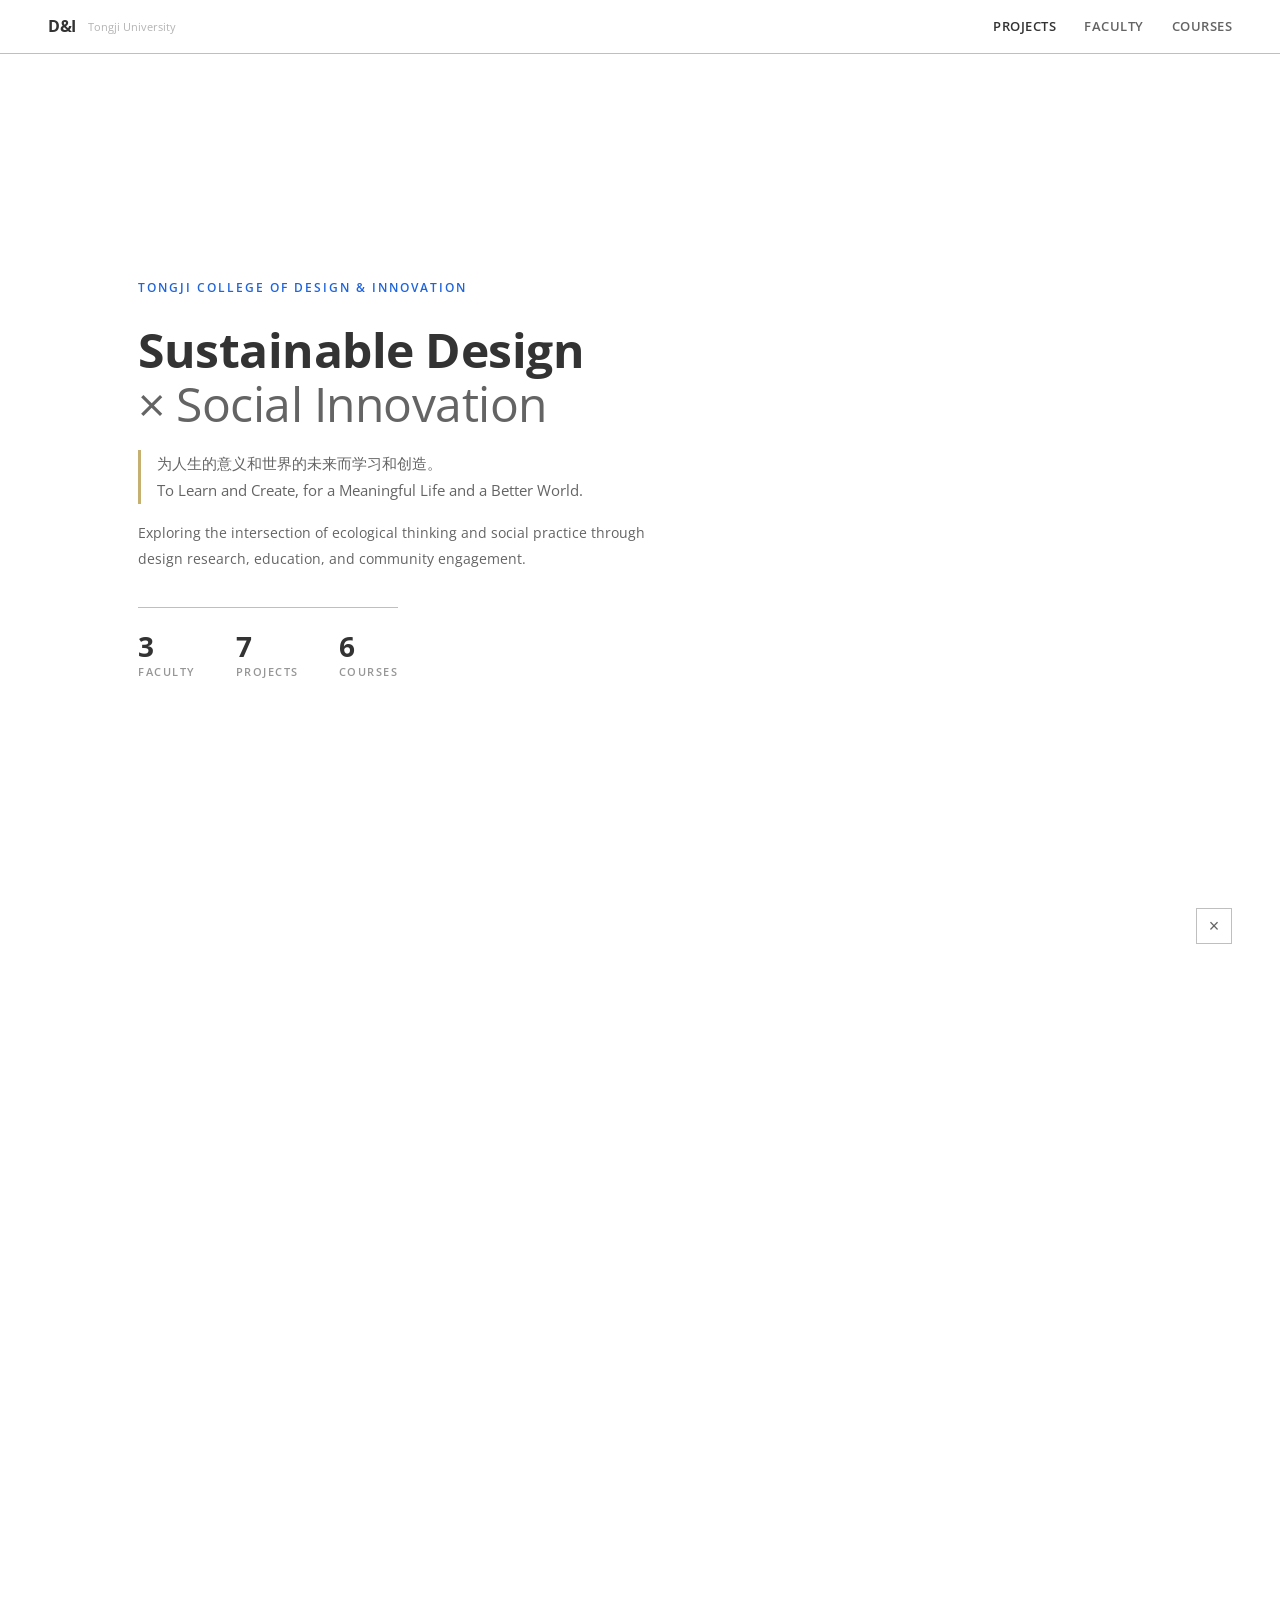
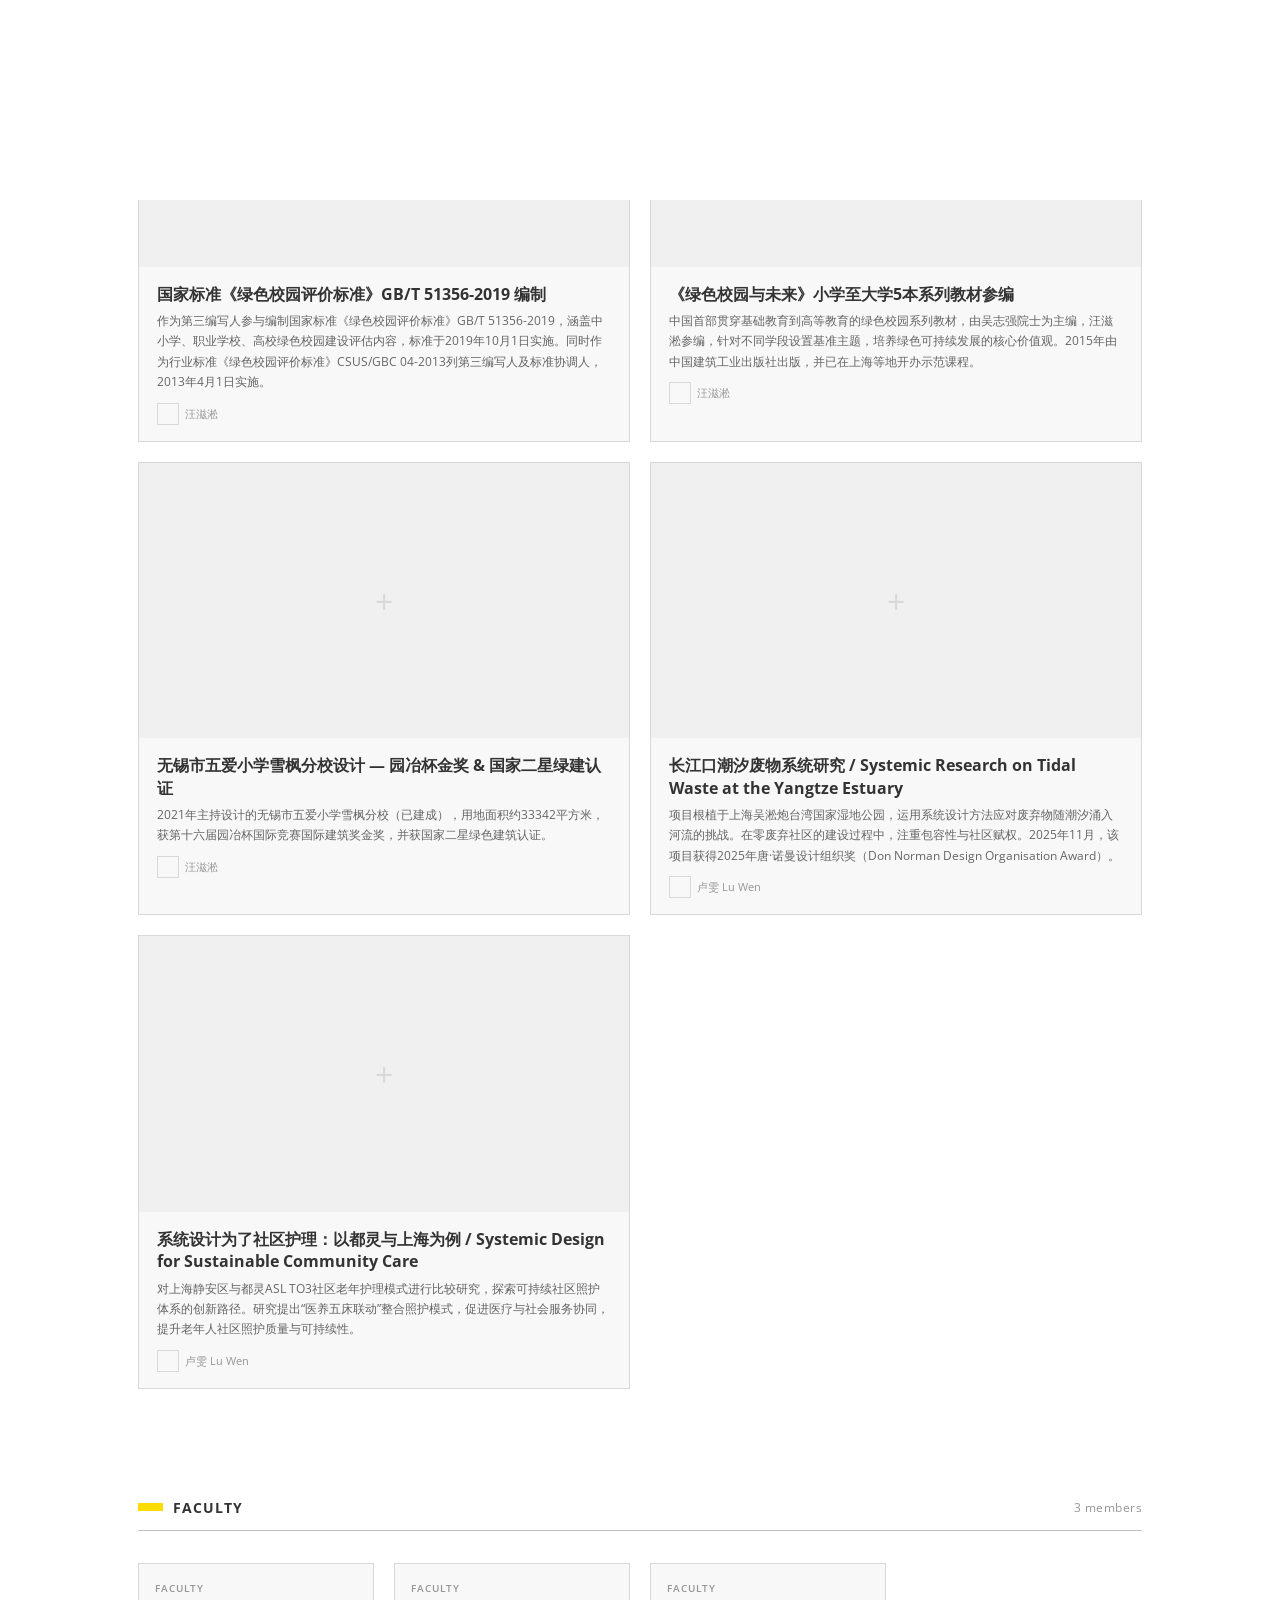
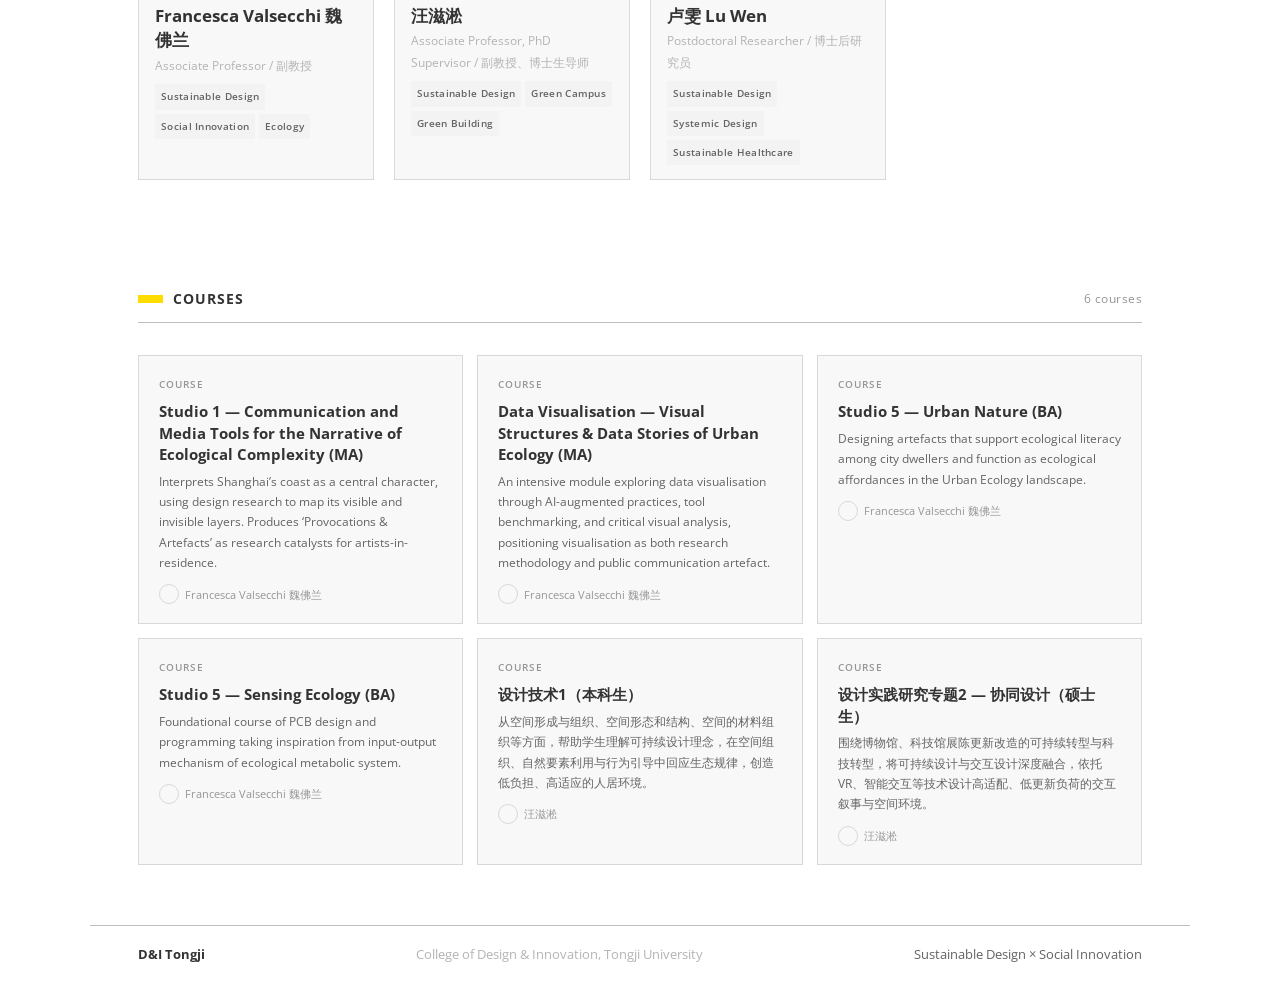
==== di-sustainable-site/index.html @ 30971dc5 "Initial commit: D&I Sustainable Design & Social Innovation website - index.html: Public site (Projec" ====
<!DOCTYPE html>
<html lang="zh-CN">
<head>
<meta charset="UTF-8">
<meta name="viewport" content="width=device-width, initial-scale=1.0">
<title>D&I | Sustainable Design × Social Innovation</title>
<link href="https://fonts.googleapis.com/css2?family=Open+Sans:wght@300;400;600;700&display=swap" rel="stylesheet">
<style>
*,*::before,*::after{box-sizing:border-box;margin:0;padding:0}
:root{
  /* Core colors */
  --color-bg:#FFFFFF;
  --color-text:#505050;
  --color-text-heading:#3E3E3E;
  --color-text-sub:#646464;
  --color-text-muted:#969696;
  --color-text-weak:#B4B4B4;
  --color-title-deep:#333333;
  --color-link:#505050;
  --color-link-hover:#C60000;
  --color-selected:#1A68D7;
  --color-external:#1E64DC;
  --color-external-hover:#41ADFF;

  /* Functional */
  --color-border:#BFBFBF;
  --color-border-sub:#D8D8D8;
  --color-input-border:#CACACA;
  --color-input-bg:#FBFBFB;
  --color-bg-subtle:#F8F8F8;
  --color-bg-muted:#F3F3F3;
  --color-bg-alt:#F0F0F0;
  --color-bg-hover:#EEEEEE;
  --color-bg-card:#F0F0F0;

  /* Accent colors (D&I 6-section system) */
  --accent-red:#EB212E;
  --accent-gold:#C6B071;
  --accent-yellow:#FFDC00;
  --accent-orange:#F36921;
  --accent-green:#44DC99;
  --accent-blue:#1E5AF0;

  /* Typography */
  --font-sans:'Open Sans',Arial,"Hiragino Sans GB","STHeiti","Microsoft YaHei",SimSun,sans-serif;
  --font-size-base:13px;
  --line-height-base:165%;
  --transition:0.2s ease;
}

html{font-size:16px;scroll-behavior:smooth}
body{
  font-family:var(--font-sans);
  background:var(--color-bg);
  color:var(--color-text);
  line-height:var(--line-height-base);
  font-size:var(--font-size-base);
}
a{color:var(--color-link);text-decoration:none;transition:var(--transition)}
a:hover{color:var(--color-link-hover)}

/* --- Nav (sticky, semi-transparent) --- */
.nav{
  position:fixed;top:0;left:0;right:0;z-index:100;
  display:flex;align-items:center;justify-content:space-between;
  padding:0 48px;height:54px;
  background:rgba(255,255,255,0.9);
  border-bottom:1px solid var(--color-border);
  backdrop-filter:blur(6px);
}
.nav-logo{display:flex;align-items:center;gap:12px}
.nav-logo .logo-text{font-size:16px;font-weight:700;color:var(--color-title-deep);letter-spacing:-0.5px}
.nav-logo .logo-sub{font-size:11px;color:var(--color-text-weak);font-weight:400}
.nav-links{display:flex;gap:28px}
.nav-links a{
  font-size:13px;font-weight:600;
  color:var(--color-text-sub);
  text-transform:uppercase;letter-spacing:0.5px;
}
.nav-links a:hover{color:var(--color-link-hover)}
.nav-links a.active{color:var(--color-title-deep)}

/* --- Hero --- */
.hero{
  min-height:100vh;
  display:flex;flex-direction:column;justify-content:center;align-items:flex-start;
  padding:120px 48px 60px;
  max-width:1100px;margin:0 auto;
  position:relative;
}
.hero-tag{
  font-size:12px;font-weight:600;text-transform:uppercase;
  letter-spacing:2px;color:var(--color-external);
  margin-bottom:24px;display:flex;align-items:center;gap:12px;
}
.hero h1{
  font-size:clamp(28px,5vw,48px);font-weight:700;
  line-height:1.12;letter-spacing:-0.5px;
  color:var(--color-title-deep);max-width:800px;
}
.hero h1 .line2{color:var(--color-text-sub);font-weight:400}
.hero-manifesto{
  font-size:15px;color:var(--color-text-sub);
  max-width:560px;margin-top:20px;line-height:1.8;
  border-left:3px solid var(--accent-gold);
  padding-left:16px;
}
.hero-sub{
  font-size:14px;color:var(--color-text-sub);
  max-width:520px;margin-top:16px;line-height:1.8;
}
.hero-metrics{
  display:flex;gap:40px;margin-top:36px;
  padding-top:28px;border-top:1px solid var(--color-border);
}
.hero-metric .num{font-size:28px;font-weight:700;color:var(--color-title-deep);letter-spacing:-0.5px}
.hero-metric .label{font-size:11px;font-weight:600;text-transform:uppercase;letter-spacing:1.5px;color:var(--color-text-muted);margin-top:4px}

/* --- Section --- */
.section{padding:48px 48px 60px;max-width:1100px;margin:0 auto}
.section-header{
  display:flex;align-items:flex-end;justify-content:space-between;
  margin-bottom:32px;padding-bottom:12px;
  border-bottom:1px solid var(--color-border);
}
.section-header h2{
  font-size:14px;font-weight:bold;
  color:var(--color-title-deep);
  text-transform:uppercase;letter-spacing:1px;
  display:flex;align-items:center;gap:10px;
}
.section-header h2 .color-dot{
  display:inline-block;width:25px;height:8px;
  background:var(--accent-yellow);
}
.section-header .count{font-size:12px;color:var(--color-text-muted);letter-spacing:0.5px}

/* --- Faculty Grid --- */
.faculty-grid{display:grid;grid-template-columns:repeat(auto-fill,minmax(220px,1fr));gap:20px}
.faculty-card{
  cursor:pointer;
  border:1px solid var(--color-border-sub);
  overflow:hidden;transition:var(--transition);
  background:var(--color-bg-subtle);
}
.faculty-card:hover{
  border-color:var(--color-border);
  box-shadow:0 1px 6px rgba(0,0,0,0.05);
}
/* Top color stripe — hidden by default, reveal on hover */
.faculty-card::before{
  content:'';display:block;height:0;width:100%;
  transition:height 0.25s ease;
}
.faculty-card:nth-child(6n+1)::before{background:var(--accent-red)}
.faculty-card:nth-child(6n+2)::before{background:var(--accent-gold)}
.faculty-card:nth-child(6n+3)::before{background:var(--accent-yellow)}
.faculty-card:nth-child(6n+4)::before{background:var(--accent-orange)}
.faculty-card:nth-child(6n+5)::before{background:var(--accent-green)}
.faculty-card:nth-child(6n+6)::before{background:var(--accent-blue)}
.faculty-card:hover::before{height:4px}

/* Card text area */
.faculty-card .card-text{padding:14px 16px;min-height:130px;transition:var(--transition)}
.faculty-card .card-label{
  font-size:10px;font-weight:600;text-transform:uppercase;
  letter-spacing:1px;color:var(--color-text-muted);margin-bottom:4px;
}
.faculty-card .card-title{
  font-size:17px;font-weight:bold;color:var(--color-title-deep);
  line-height:1.45;transition:var(--transition);
}
.faculty-card:hover .card-title{color:var(--color-link-hover)}
.faculty-card .card-subtitle{font-size:12px;color:var(--color-text-weak);margin-top:2px}
.faculty-card .tags{display:flex;gap:4px;margin-top:8px;flex-wrap:wrap}
.faculty-card .tag{
  font-size:10px;font-weight:600;padding:2px 6px;
  background:var(--color-bg-muted);color:var(--color-text-sub);
  letter-spacing:0.3px;
}

/* Card image (hidden by default, reveal on hover — D&I style) */
.faculty-card .card-img{
  height:0;overflow:hidden;transition:height 0.25s ease;
  background:var(--color-bg-card);
}
.faculty-card:hover .card-img{height:160px}
.faculty-card:hover .card-text{min-height:80px;padding:10px 16px 10px}
.faculty-card .card-img img{width:100%;height:100%;object-fit:cover}
.faculty-card .card-img .placeholder{
  width:100%;height:100%;display:flex;align-items:center;justify-content:center;
  font-size:36px;font-weight:700;color:var(--color-border-sub);background:var(--color-bg-card);
}

/* --- Projects Section --- */
.projects-grid{display:grid;grid-template-columns:repeat(auto-fill,minmax(340px,1fr));gap:20px}
.project-card{
  cursor:pointer;
  border:1px solid var(--color-border-sub);
  overflow:hidden;transition:var(--transition);
  background:var(--color-bg-subtle);
}
.project-card:hover{
  border-color:var(--color-border);
  box-shadow:0 2px 12px rgba(0,0,0,0.06);
}
/* Color stripe: hidden by default, shown on hover */
.project-card::before{
  content:'';display:block;height:0;width:100%;
  transition:height 0.25s ease;
}
.project-card:nth-child(6n+1)::before{background:var(--accent-red)}
.project-card:nth-child(6n+2)::before{background:var(--accent-gold)}
.project-card:nth-child(6n+3)::before{background:var(--accent-yellow)}
.project-card:nth-child(6n+4)::before{background:var(--accent-orange)}
.project-card:nth-child(6n+5)::before{background:var(--accent-green)}
.project-card:nth-child(6n+6)::before{background:var(--accent-blue)}
.project-card:hover::before{height:4px}

.project-card .project-img{
  width:100%;aspect-ratio:16/9;overflow:hidden;
  background:var(--color-bg-card);
}
.project-card .project-img img{width:100%;height:100%;object-fit:cover;transition:var(--transition)}
.project-card:hover .project-img img{transform:scale(1.03)}
.project-card .project-img .placeholder{
  width:100%;height:100%;display:flex;align-items:center;justify-content:center;
  font-size:32px;color:var(--color-border-sub);
}
.project-card .project-text{padding:16px 18px}
.project-card .project-text h3{
  font-size:16px;font-weight:bold;color:var(--color-title-deep);
  line-height:1.4;margin-bottom:6px;transition:var(--transition);
}
.project-card:hover .project-text h3{color:var(--color-link-hover)}
.project-card .project-text p{font-size:12px;color:var(--color-text-sub);line-height:1.7}
.project-card .project-text .project-faculty{
  display:flex;align-items:center;gap:6px;margin-top:10px;
  font-size:11px;color:var(--color-text-muted);
}
.project-card .project-text .project-faculty .mini-avatar{
  width:22px;height:22px;overflow:hidden;
  border:1px solid var(--color-border-sub);flex-shrink:0;
}
.project-card .project-text .project-faculty .mini-avatar img{width:100%;height:100%;object-fit:cover}

/* --- Courses Section --- */
.courses-grid{display:grid;grid-template-columns:repeat(auto-fill,minmax(280px,1fr));gap:14px}
.course-card-home{
  padding:18px 20px;
  border:1px solid var(--color-border-sub);
  transition:var(--transition);
  background:var(--color-bg-subtle);
  cursor:default;
}
/* Color stripe: hidden by default, shown on hover */
.course-card-home{position:relative;overflow:hidden}
.course-card-home::before{
  content:'';position:absolute;top:0;left:0;
  width:100%;height:0;
  transition:height 0.25s ease;
}
.course-card-home:nth-child(6n+1)::before{background:var(--accent-red)}
.course-card-home:nth-child(6n+2)::before{background:var(--accent-gold)}
.course-card-home:nth-child(6n+3)::before{background:var(--accent-yellow)}
.course-card-home:nth-child(6n+4)::before{background:var(--accent-orange)}
.course-card-home:nth-child(6n+5)::before{background:var(--accent-green)}
.course-card-home:nth-child(6n+6)::before{background:var(--accent-blue)}
.course-card-home:hover::before{height:4px}

.course-card-home:hover{border-color:var(--color-border);box-shadow:0 1px 6px rgba(0,0,0,0.05)}
.course-card-home .course-label{
  font-size:10px;font-weight:600;text-transform:uppercase;
  letter-spacing:1px;color:var(--color-text-muted);margin-bottom:6px;
}
.course-card-home h3{font-size:15px;font-weight:bold;color:var(--color-title-deep);margin-bottom:6px;transition:var(--transition)}
.course-card-home:hover h3{color:var(--color-link-hover)}
.course-card-home p{font-size:12px;color:var(--color-text-sub);line-height:1.7}
.course-card-home .course-instructor{
  display:flex;align-items:center;gap:6px;margin-top:10px;
  font-size:11px;color:var(--color-text-muted);
}
.course-card-home .course-instructor .mini-avatar{
  width:20px;height:20px;overflow:hidden;
  border:1px solid var(--color-border-sub);flex-shrink:0;border-radius:50%;
}
.course-card-home .course-instructor .mini-avatar img{width:100%;height:100%;object-fit:cover}

/* --- Empty State --- */
.empty-state{text-align:center;padding:80px 32px;color:var(--color-text-muted)}
.empty-state .icon{font-size:40px;margin-bottom:16px;opacity:0.2}
.empty-state h3{font-size:16px;font-weight:bold;color:var(--color-title-deep);margin-bottom:8px}
.empty-state p{font-size:13px;max-width:380px;margin:0 auto 20px;line-height:1.7;color:var(--color-text-sub)}
.empty-state a{font-size:12px;font-weight:600;color:var(--color-external)}

/* --- Detail Overlay --- */
.detail-overlay{
  position:fixed;inset:0;z-index:200;background:var(--color-bg);
  overflow-y:auto;transform:translateY(100%);
  transition:transform 0.35s cubic-bezier(0.4,0,0.2,1);
}
.detail-overlay.active{transform:translateY(0)}
.detail-close{
  position:fixed;top:8px;right:48px;z-index:201;
  width:36px;height:36px;
  display:flex;align-items:center;justify-content:center;
  border:1px solid var(--color-border);background:var(--color-bg);
  cursor:pointer;font-size:18px;color:var(--color-text-sub);
  transition:var(--transition);
}
.detail-close:hover{background:var(--color-link-hover);color:#fff;border-color:var(--color-link-hover)}
.detail-content{max-width:900px;margin:0 auto;padding:100px 48px 60px}

/* Detail top */
.detail-top{
  display:grid;grid-template-columns:240px 1fr;gap:32px;
  margin-bottom:48px;padding-bottom:32px;
  border-bottom:1px solid var(--color-border);
}
.detail-photo{aspect-ratio:3/4;overflow:hidden;background:var(--color-bg-card)}
.detail-photo img{width:100%;height:100%;object-fit:cover}
.detail-photo .placeholder{
  width:100%;height:100%;display:flex;align-items:center;justify-content:center;
  font-size:36px;font-weight:700;color:var(--color-border-sub);background:var(--color-bg-card);
}
.detail-meta h1{
  font-size:27px;font-weight:bold;
  color:var(--color-text-heading);letter-spacing:-0.3px;margin-bottom:4px;
}
.detail-meta .title{font-size:14px;color:var(--color-text-muted);margin-bottom:16px}
.detail-meta .bio{font-size:14px;line-height:1.8;color:var(--color-text-sub);max-width:65ch}
.detail-tags{display:flex;gap:6px;margin-top:16px;flex-wrap:wrap}
.detail-tags .tag{
  font-size:11px;font-weight:600;padding:3px 8px;
  background:var(--accent-yellow);color:var(--color-title-deep);
  letter-spacing:0.3px;
}

/* Detail sections */
.detail-section{margin-bottom:40px}
.detail-section h2{
  font-size:13px;font-weight:bold;text-transform:uppercase;
  letter-spacing:1.5px;color:var(--color-text-sub);
  margin-bottom:16px;padding-bottom:10px;
  border-bottom:1px solid var(--color-border-sub);
}
.achievement-card{padding:16px 0;border-bottom:1px solid var(--color-border-sub)}
.achievement-card:last-child{border-bottom:none}
.achievement-card h3{font-size:17px;font-weight:bold;color:var(--color-text-heading);margin-bottom:6px}
.achievement-card p{font-size:13px;color:var(--color-text-sub);line-height:1.8;max-width:65ch}
.course-card{
  padding:12px 16px;
  border:1px solid var(--color-border-sub);
  margin-bottom:8px;transition:var(--transition);
  background:var(--color-bg-subtle);
}
.course-card:hover{border-color:var(--color-border)}
.course-card h3{font-size:14px;font-weight:bold;color:var(--color-text-heading);margin-bottom:4px}
.course-card p{font-size:12px;color:var(--color-text-muted)}

/* Gallery */
.gallery-grid{display:grid;grid-template-columns:repeat(auto-fill,minmax(200px,1fr));gap:10px}
.gallery-item{
  aspect-ratio:4/3;overflow:hidden;background:var(--color-bg-card);
  position:relative;cursor:pointer;
}
.gallery-item img{width:100%;height:100%;object-fit:cover;transition:var(--transition)}
.gallery-item:hover img{transform:scale(1.04)}
.gallery-item .caption{
  position:absolute;bottom:0;left:0;right:0;
  padding:8px 12px;background:rgba(0,0,0,0.5);
  color:#fff;font-size:11px;font-weight:600;letter-spacing:0.3px;
}

/* --- Footer --- */
.footer{
  padding:18px 48px;
  border-top:1px solid var(--color-border);
  max-width:1100px;margin:0 auto;
  display:flex;justify-content:space-between;align-items:center;
  font-size:13px;color:var(--color-text-weak);
}
.footer a{color:var(--color-text-sub)}
.footer a:hover{color:var(--color-link-hover)}
.footer .brand{font-weight:700;color:var(--color-title-deep)}

/* --- Responsive --- */
@media(max-width:768px){
  .nav{padding:0 20px}
  .hero{padding:100px 20px 40px}
  .hero-manifesto{padding-left:12px}
  .hero-metrics{flex-wrap:wrap;gap:24px}
  .section{padding:32px 20px}
  .faculty-grid{grid-template-columns:repeat(auto-fill,minmax(160px,1fr));gap:12px}
  .projects-grid{grid-template-columns:1fr}
  .courses-grid{grid-template-columns:1fr}
  .detail-content{padding:80px 20px 40px}
  .detail-top{grid-template-columns:1fr;gap:20px}
  .detail-photo{max-width:200px}
  .detail-close{right:20px}
  .footer{padding:20px;flex-direction:column;gap:8px;text-align:center}
  .nav-links{gap:16px}
}
</style>
</head>
<body>

<nav class="nav">
  <div class="nav-logo">
    <div class="logo-text">D&I</div>
    <div class="logo-sub">Tongji University</div>
  </div>
  <div class="nav-links">
    <a href="#projects" onclick="closeDetail()" class="active">Projects</a>
    <a href="#faculty" onclick="closeDetail()">Faculty</a>
    <a href="#courses" onclick="closeDetail()">Courses</a>
  </div>
</nav>

<div class="hero">
  <div class="hero-tag">Tongji College of Design & Innovation</div>
  <h1>Sustainable Design<br><span class="line2">× Social Innovation</span></h1>
  <div class="hero-manifesto">
    为人生的意义和世界的未来而学习和创造。<br>
    To Learn and Create, for a Meaningful Life and a Better World.
  </div>
  <p class="hero-sub">Exploring the intersection of ecological thinking and social practice through design research, education, and community engagement.</p>
  <div class="hero-metrics" id="metrics">
    <div class="hero-metric"><div class="num" id="m-faculty">0</div><div class="label">Faculty</div></div>
    <div class="hero-metric"><div class="num" id="m-projects">0</div><div class="label">Projects</div></div>
    <div class="hero-metric"><div class="num" id="m-courses">0</div><div class="label">Courses</div></div>
  </div>
</div>

<!-- Projects Section -->
<div class="section" id="projects">
  <div class="section-header">
    <h2><span class="color-dot"></span> Projects</h2>
    <span class="count" id="projects-count"></span>
  </div>
  <div class="projects-grid" id="projects-grid"></div>
</div>

<!-- Faculty Section -->
<div class="section" id="faculty">
  <div class="section-header">
    <h2><span class="color-dot"></span> Faculty</h2>
    <span class="count" id="faculty-count"></span>
  </div>
  <div class="faculty-grid" id="faculty-grid"></div>
</div>

<!-- Courses Section -->
<div class="section" id="courses">
  <div class="section-header">
    <h2><span class="color-dot"></span> Courses</h2>
    <span class="count" id="courses-count"></span>
  </div>
  <div class="courses-grid" id="courses-grid"></div>
</div>

<div class="detail-overlay" id="detail-overlay">
  <button class="detail-close" onclick="closeDetail()">&times;</button>
  <div class="detail-content" id="detail-content"></div>
</div>

<div class="footer">
  <span class="brand">D&I Tongji</span>
  <span>College of Design & Innovation, Tongji University</span>
  <a href="#">Sustainable Design &times; Social Innovation</a>
</div>

<script src="data.js"></script>
<script>
function getData(){
  if(window.__SITE_DATA__)return window.__SITE_DATA__;
  try{return JSON.parse(localStorage.getItem('di_faculty'))||[]}
  catch(e){return[]}
}
function getInitials(name){return name?name.charAt(0):'?'}
function esc(s){return(s||'').replace(/&/g,'&amp;').replace(/</g,'&lt;').replace(/>/g,'&gt;')}
function renderHome(){
  const data=getData();
  let totalProjects=0,totalCourses=0;
  data.forEach(f=>{totalProjects+=(f.achievements||[]).length;totalCourses+=(f.courses||[]).length});
  document.getElementById('m-faculty').textContent=data.length;
  document.getElementById('m-projects').textContent=totalProjects;
  document.getElementById('m-courses').textContent=totalCourses;

  // --- Projects ---
  document.getElementById('projects-count').textContent=totalProjects+' projects';
  const projectsGrid=document.getElementById('projects-grid');
  if(!totalProjects){
    projectsGrid.innerHTML='<div class="empty-state"><div class="icon">+</div><h3>No projects yet</h3><p>Projects will appear here once faculty members add their work in admin.</p><a href="admin.html">Go to Admin &rarr;</a></div>';
  } else {
    let projectCards=[];
    data.forEach(f=>{
      (f.achievements||[]).forEach(a=>{
        const galleryImgs=(f.gallery||[]).filter(g=>g.src);
        const coverImg=galleryImgs[0]?galleryImgs[0].src:'';
        projectCards.push({name:a.name,description:a.description,facultyName:f.name,facultyPhoto:f.photo,facultyId:f.id,coverImg});
      });
    });
    projectsGrid.innerHTML=projectCards.map(p=>`
      <div class="project-card" onclick="openDetail('${p.facultyId}')">
        <div class="project-img">
          ${p.coverImg?`<img src="${p.coverImg}" alt="${esc(p.name)}" loading="lazy">`:`<div class="placeholder">+</div>`}
        </div>
        <div class="project-text">
          <h3>${esc(p.name)||'Untitled Project'}</h3>
          <p>${esc(p.description)||''}</p>
          <div class="project-faculty">
            <div class="mini-avatar">${p.facultyPhoto?`<img src="${p.facultyPhoto}">`:''}</div>
            <span>${esc(p.facultyName)}</span>
          </div>
        </div>
      </div>
    `).join('');
  }

  // --- Faculty ---
  document.getElementById('faculty-count').textContent=data.length+' members';
  const facultyGrid=document.getElementById('faculty-grid');
  if(!data.length){
    facultyGrid.innerHTML='<div class="empty-state"><div class="icon">+</div><h3>No faculty yet</h3><p>Visit the admin panel to add faculty profiles and build the network.</p><a href="admin.html">Go to Admin &rarr;</a></div>';
  } else {
    facultyGrid.innerHTML=data.map(f=>`
      <div class="faculty-card" onclick="openDetail('${f.id}')">
        <div class="card-text">
          <div class="card-label">Faculty</div>
          <div class="card-title">${esc(f.name)||'Untitled'}</div>
          <div class="card-subtitle">${esc(f.title)||''}</div>
          <div class="tags">${(f.tags||[]).slice(0,3).map(t=>`<span class="tag">${esc(t)}</span>`).join('')}</div>
        </div>
        <div class="card-img">
          ${f.photo?`<img src="${f.photo}" alt="${esc(f.name)}">`:`<div class="placeholder">${getInitials(f.name)}</div>`}
        </div>
      </div>
    `).join('');
  }

  // --- Courses ---
  document.getElementById('courses-count').textContent=totalCourses+' courses';
  const coursesGrid=document.getElementById('courses-grid');
  if(!totalCourses){
    coursesGrid.innerHTML='<div class="empty-state"><div class="icon">+</div><h3>No courses yet</h3><p>Courses will appear here once faculty members add them in admin.</p><a href="admin.html">Go to Admin &rarr;</a></div>';
  } else {
    let courseCards=[];
    data.forEach(f=>{
      (f.courses||[]).forEach(c=>{
        courseCards.push({name:c.name,description:c.description,facultyName:f.name,facultyPhoto:f.photo,facultyId:f.id});
      });
    });
    coursesGrid.innerHTML=courseCards.map(c=>`
      <div class="course-card-home" onclick="openDetail('${c.facultyId}')">
        <div class="course-label">Course</div>
        <h3>${esc(c.name)||'Untitled Course'}</h3>
        <p>${esc(c.description)||''}</p>
        <div class="course-instructor">
          <div class="mini-avatar">${c.facultyPhoto?`<img src="${c.facultyPhoto}">`:''}</div>
          <span>${esc(c.facultyName)}</span>
        </div>
      </div>
    `).join('');
  }
}
function openDetail(id){
  const data=getData();const f=data.find(x=>x.id===id);if(!f)return;
  const c=document.getElementById('detail-content');
  c.innerHTML=`
    <div class="detail-top">
      <div class="detail-photo">
        ${f.photo?`<img src="${f.photo}" alt="${esc(f.name)}">`:`<div class="placeholder">${getInitials(f.name)}</div>`}
      </div>
      <div class="detail-meta">
        <h1>${esc(f.name)||'Untitled'}</h1>
        <div class="title">${esc(f.title)||''}</div>
        <div class="tags">${(f.tags||[]).map(t=>`<span class="tag">${esc(t)}</span>`).join('')}</div>
        <div class="bio" style="margin-top:20px">${f.bio||'<span style="color:var(--color-text-muted)">No bio yet.</span>'}</div>
      </div>
    </div>
    ${(f.achievements||[]).length?`
    <div class="detail-section">
      <h2>Selected Work</h2>
      ${(f.achievements||[]).map(a=>`<div class="achievement-card"><h3>${esc(a.name)||''}</h3><p>${esc(a.description)||''}</p></div>`).join('')}
    </div>`:''}
    ${(f.courses||[]).length?`
    <div class="detail-section">
      <h2>Courses</h2>
      ${(f.courses||[]).map(c=>`<div class="course-card"><h3>${esc(c.name)||''}</h3><p>${esc(c.description)||''}</p></div>`).join('')}
    </div>`:''}
    ${(f.gallery||[]).length?`
    <div class="detail-section">
      <h2>Gallery</h2>
      <div class="gallery-grid">
        ${(f.gallery||[]).map(g=>`<div class="gallery-item"><img src="${g.src}" alt="${esc(g.caption)||''}" loading="lazy">${g.caption?`<div class="caption">${esc(g.caption)}</div>`:''}</div>`).join('')}
      </div>
    </div>`:''}
  `;
  document.getElementById('detail-overlay').classList.add('active');
  document.body.style.overflow='hidden';
}
function closeDetail(){document.getElementById('detail-overlay').classList.remove('active');document.body.style.overflow=''}
document.addEventListener('keydown',e=>{if(e.key==='Escape')closeDetail()});
renderHome();
</script>
</body>
</html>
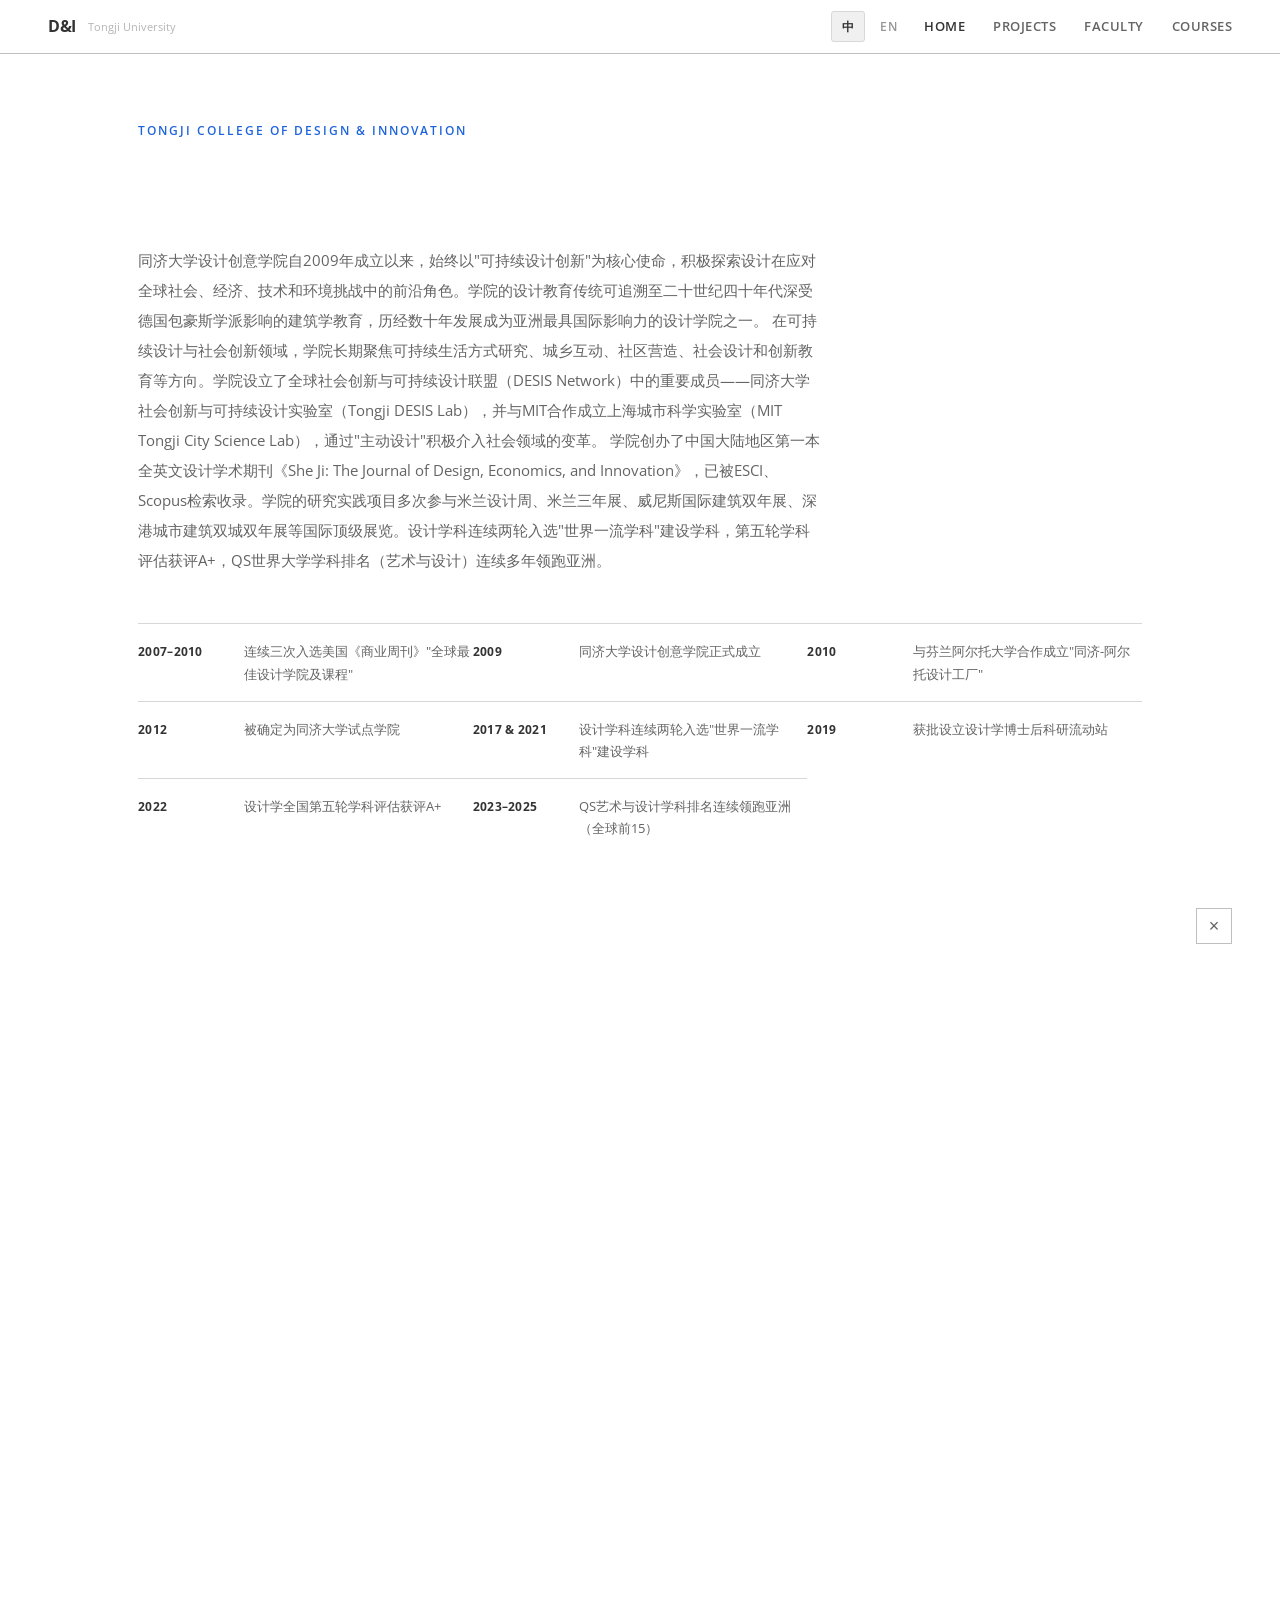
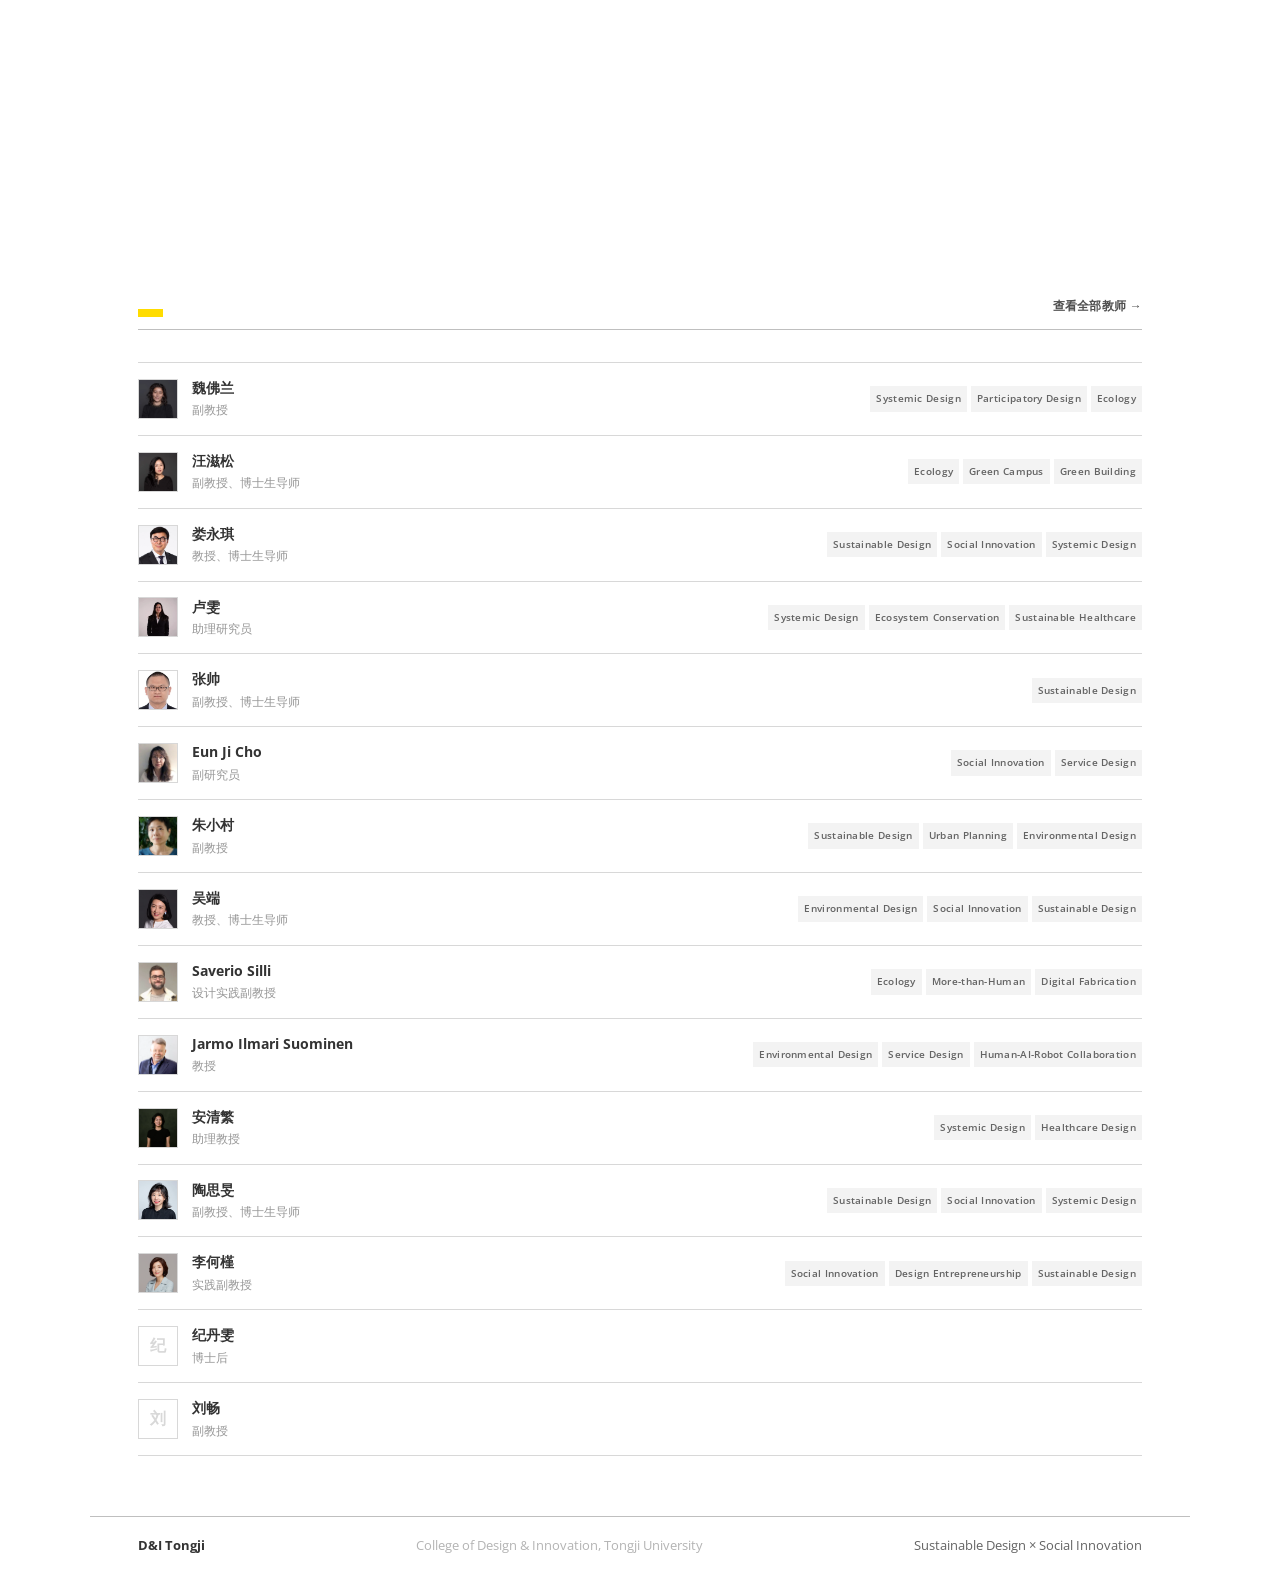
==== commit f6a94156: "Multi-page site with full Word document data, curated featured projects, and bilingual detail pages " ====
--- a/di-sustainable-site/index.html
+++ b/di-sustainable-site/index.html
@@ -5,458 +5,71 @@
 <meta name="viewport" content="width=device-width, initial-scale=1.0">
 <title>D&I | Sustainable Design × Social Innovation</title>
 <link href="https://fonts.googleapis.com/css2?family=Open+Sans:wght@300;400;600;700&display=swap" rel="stylesheet">
-<style>
-*,*::before,*::after{box-sizing:border-box;margin:0;padding:0}
-:root{
-  /* Core colors */
-  --color-bg:#FFFFFF;
-  --color-text:#505050;
-  --color-text-heading:#3E3E3E;
-  --color-text-sub:#646464;
-  --color-text-muted:#969696;
-  --color-text-weak:#B4B4B4;
-  --color-title-deep:#333333;
-  --color-link:#505050;
-  --color-link-hover:#C60000;
-  --color-selected:#1A68D7;
-  --color-external:#1E64DC;
-  --color-external-hover:#41ADFF;
-
-  /* Functional */
-  --color-border:#BFBFBF;
-  --color-border-sub:#D8D8D8;
-  --color-input-border:#CACACA;
-  --color-input-bg:#FBFBFB;
-  --color-bg-subtle:#F8F8F8;
-  --color-bg-muted:#F3F3F3;
-  --color-bg-alt:#F0F0F0;
-  --color-bg-hover:#EEEEEE;
-  --color-bg-card:#F0F0F0;
-
-  /* Accent colors (D&I 6-section system) */
-  --accent-red:#EB212E;
-  --accent-gold:#C6B071;
-  --accent-yellow:#FFDC00;
-  --accent-orange:#F36921;
-  --accent-green:#44DC99;
-  --accent-blue:#1E5AF0;
-
-  /* Typography */
-  --font-sans:'Open Sans',Arial,"Hiragino Sans GB","STHeiti","Microsoft YaHei",SimSun,sans-serif;
-  --font-size-base:13px;
-  --line-height-base:165%;
-  --transition:0.2s ease;
-}
-
-html{font-size:16px;scroll-behavior:smooth}
-body{
-  font-family:var(--font-sans);
-  background:var(--color-bg);
-  color:var(--color-text);
-  line-height:var(--line-height-base);
-  font-size:var(--font-size-base);
-}
-a{color:var(--color-link);text-decoration:none;transition:var(--transition)}
-a:hover{color:var(--color-link-hover)}
-
-/* --- Nav (sticky, semi-transparent) --- */
-.nav{
-  position:fixed;top:0;left:0;right:0;z-index:100;
-  display:flex;align-items:center;justify-content:space-between;
-  padding:0 48px;height:54px;
-  background:rgba(255,255,255,0.9);
-  border-bottom:1px solid var(--color-border);
-  backdrop-filter:blur(6px);
-}
-.nav-logo{display:flex;align-items:center;gap:12px}
-.nav-logo .logo-text{font-size:16px;font-weight:700;color:var(--color-title-deep);letter-spacing:-0.5px}
-.nav-logo .logo-sub{font-size:11px;color:var(--color-text-weak);font-weight:400}
-.nav-links{display:flex;gap:28px}
-.nav-links a{
-  font-size:13px;font-weight:600;
-  color:var(--color-text-sub);
-  text-transform:uppercase;letter-spacing:0.5px;
-}
-.nav-links a:hover{color:var(--color-link-hover)}
-.nav-links a.active{color:var(--color-title-deep)}
-
-/* --- Hero --- */
-.hero{
-  min-height:100vh;
-  display:flex;flex-direction:column;justify-content:center;align-items:flex-start;
-  padding:120px 48px 60px;
-  max-width:1100px;margin:0 auto;
-  position:relative;
-}
-.hero-tag{
-  font-size:12px;font-weight:600;text-transform:uppercase;
-  letter-spacing:2px;color:var(--color-external);
-  margin-bottom:24px;display:flex;align-items:center;gap:12px;
-}
-.hero h1{
-  font-size:clamp(28px,5vw,48px);font-weight:700;
-  line-height:1.12;letter-spacing:-0.5px;
-  color:var(--color-title-deep);max-width:800px;
-}
-.hero h1 .line2{color:var(--color-text-sub);font-weight:400}
-.hero-manifesto{
-  font-size:15px;color:var(--color-text-sub);
-  max-width:560px;margin-top:20px;line-height:1.8;
-  border-left:3px solid var(--accent-gold);
-  padding-left:16px;
-}
-.hero-sub{
-  font-size:14px;color:var(--color-text-sub);
-  max-width:520px;margin-top:16px;line-height:1.8;
-}
-.hero-metrics{
-  display:flex;gap:40px;margin-top:36px;
-  padding-top:28px;border-top:1px solid var(--color-border);
-}
-.hero-metric .num{font-size:28px;font-weight:700;color:var(--color-title-deep);letter-spacing:-0.5px}
-.hero-metric .label{font-size:11px;font-weight:600;text-transform:uppercase;letter-spacing:1.5px;color:var(--color-text-muted);margin-top:4px}
-
-/* --- Section --- */
-.section{padding:48px 48px 60px;max-width:1100px;margin:0 auto}
-.section-header{
-  display:flex;align-items:flex-end;justify-content:space-between;
-  margin-bottom:32px;padding-bottom:12px;
-  border-bottom:1px solid var(--color-border);
-}
-.section-header h2{
-  font-size:14px;font-weight:bold;
-  color:var(--color-title-deep);
-  text-transform:uppercase;letter-spacing:1px;
-  display:flex;align-items:center;gap:10px;
-}
-.section-header h2 .color-dot{
-  display:inline-block;width:25px;height:8px;
-  background:var(--accent-yellow);
-}
-.section-header .count{font-size:12px;color:var(--color-text-muted);letter-spacing:0.5px}
-
-/* --- Faculty Grid --- */
-.faculty-grid{display:grid;grid-template-columns:repeat(auto-fill,minmax(220px,1fr));gap:20px}
-.faculty-card{
-  cursor:pointer;
-  border:1px solid var(--color-border-sub);
-  overflow:hidden;transition:var(--transition);
-  background:var(--color-bg-subtle);
-}
-.faculty-card:hover{
-  border-color:var(--color-border);
-  box-shadow:0 1px 6px rgba(0,0,0,0.05);
-}
-/* Top color stripe — hidden by default, reveal on hover */
-.faculty-card::before{
-  content:'';display:block;height:0;width:100%;
-  transition:height 0.25s ease;
-}
-.faculty-card:nth-child(6n+1)::before{background:var(--accent-red)}
-.faculty-card:nth-child(6n+2)::before{background:var(--accent-gold)}
-.faculty-card:nth-child(6n+3)::before{background:var(--accent-yellow)}
-.faculty-card:nth-child(6n+4)::before{background:var(--accent-orange)}
-.faculty-card:nth-child(6n+5)::before{background:var(--accent-green)}
-.faculty-card:nth-child(6n+6)::before{background:var(--accent-blue)}
-.faculty-card:hover::before{height:4px}
-
-/* Card text area */
-.faculty-card .card-text{padding:14px 16px;min-height:130px;transition:var(--transition)}
-.faculty-card .card-label{
-  font-size:10px;font-weight:600;text-transform:uppercase;
-  letter-spacing:1px;color:var(--color-text-muted);margin-bottom:4px;
-}
-.faculty-card .card-title{
-  font-size:17px;font-weight:bold;color:var(--color-title-deep);
-  line-height:1.45;transition:var(--transition);
-}
-.faculty-card:hover .card-title{color:var(--color-link-hover)}
-.faculty-card .card-subtitle{font-size:12px;color:var(--color-text-weak);margin-top:2px}
-.faculty-card .tags{display:flex;gap:4px;margin-top:8px;flex-wrap:wrap}
-.faculty-card .tag{
-  font-size:10px;font-weight:600;padding:2px 6px;
-  background:var(--color-bg-muted);color:var(--color-text-sub);
-  letter-spacing:0.3px;
-}
-
-/* Card image (hidden by default, reveal on hover — D&I style) */
-.faculty-card .card-img{
-  height:0;overflow:hidden;transition:height 0.25s ease;
-  background:var(--color-bg-card);
-}
-.faculty-card:hover .card-img{height:160px}
-.faculty-card:hover .card-text{min-height:80px;padding:10px 16px 10px}
-.faculty-card .card-img img{width:100%;height:100%;object-fit:cover}
-.faculty-card .card-img .placeholder{
-  width:100%;height:100%;display:flex;align-items:center;justify-content:center;
-  font-size:36px;font-weight:700;color:var(--color-border-sub);background:var(--color-bg-card);
-}
-
-/* --- Projects Section --- */
-.projects-grid{display:grid;grid-template-columns:repeat(auto-fill,minmax(340px,1fr));gap:20px}
-.project-card{
-  cursor:pointer;
-  border:1px solid var(--color-border-sub);
-  overflow:hidden;transition:var(--transition);
-  background:var(--color-bg-subtle);
-}
-.project-card:hover{
-  border-color:var(--color-border);
-  box-shadow:0 2px 12px rgba(0,0,0,0.06);
-}
-/* Color stripe: hidden by default, shown on hover */
-.project-card::before{
-  content:'';display:block;height:0;width:100%;
-  transition:height 0.25s ease;
-}
-.project-card:nth-child(6n+1)::before{background:var(--accent-red)}
-.project-card:nth-child(6n+2)::before{background:var(--accent-gold)}
-.project-card:nth-child(6n+3)::before{background:var(--accent-yellow)}
-.project-card:nth-child(6n+4)::before{background:var(--accent-orange)}
-.project-card:nth-child(6n+5)::before{background:var(--accent-green)}
-.project-card:nth-child(6n+6)::before{background:var(--accent-blue)}
-.project-card:hover::before{height:4px}
-
-.project-card .project-img{
-  width:100%;aspect-ratio:16/9;overflow:hidden;
-  background:var(--color-bg-card);
-}
-.project-card .project-img img{width:100%;height:100%;object-fit:cover;transition:var(--transition)}
-.project-card:hover .project-img img{transform:scale(1.03)}
-.project-card .project-img .placeholder{
-  width:100%;height:100%;display:flex;align-items:center;justify-content:center;
-  font-size:32px;color:var(--color-border-sub);
-}
-.project-card .project-text{padding:16px 18px}
-.project-card .project-text h3{
-  font-size:16px;font-weight:bold;color:var(--color-title-deep);
-  line-height:1.4;margin-bottom:6px;transition:var(--transition);
-}
-.project-card:hover .project-text h3{color:var(--color-link-hover)}
-.project-card .project-text p{font-size:12px;color:var(--color-text-sub);line-height:1.7}
-.project-card .project-text .project-faculty{
-  display:flex;align-items:center;gap:6px;margin-top:10px;
-  font-size:11px;color:var(--color-text-muted);
-}
-.project-card .project-text .project-faculty .mini-avatar{
-  width:22px;height:22px;overflow:hidden;
-  border:1px solid var(--color-border-sub);flex-shrink:0;
-}
-.project-card .project-text .project-faculty .mini-avatar img{width:100%;height:100%;object-fit:cover}
-
-/* --- Courses Section --- */
-.courses-grid{display:grid;grid-template-columns:repeat(auto-fill,minmax(280px,1fr));gap:14px}
-.course-card-home{
-  padding:18px 20px;
-  border:1px solid var(--color-border-sub);
-  transition:var(--transition);
-  background:var(--color-bg-subtle);
-  cursor:default;
-}
-/* Color stripe: hidden by default, shown on hover */
-.course-card-home{position:relative;overflow:hidden}
-.course-card-home::before{
-  content:'';position:absolute;top:0;left:0;
-  width:100%;height:0;
-  transition:height 0.25s ease;
-}
-.course-card-home:nth-child(6n+1)::before{background:var(--accent-red)}
-.course-card-home:nth-child(6n+2)::before{background:var(--accent-gold)}
-.course-card-home:nth-child(6n+3)::before{background:var(--accent-yellow)}
-.course-card-home:nth-child(6n+4)::before{background:var(--accent-orange)}
-.course-card-home:nth-child(6n+5)::before{background:var(--accent-green)}
-.course-card-home:nth-child(6n+6)::before{background:var(--accent-blue)}
-.course-card-home:hover::before{height:4px}
-
-.course-card-home:hover{border-color:var(--color-border);box-shadow:0 1px 6px rgba(0,0,0,0.05)}
-.course-card-home .course-label{
-  font-size:10px;font-weight:600;text-transform:uppercase;
-  letter-spacing:1px;color:var(--color-text-muted);margin-bottom:6px;
-}
-.course-card-home h3{font-size:15px;font-weight:bold;color:var(--color-title-deep);margin-bottom:6px;transition:var(--transition)}
-.course-card-home:hover h3{color:var(--color-link-hover)}
-.course-card-home p{font-size:12px;color:var(--color-text-sub);line-height:1.7}
-.course-card-home .course-instructor{
-  display:flex;align-items:center;gap:6px;margin-top:10px;
-  font-size:11px;color:var(--color-text-muted);
-}
-.course-card-home .course-instructor .mini-avatar{
-  width:20px;height:20px;overflow:hidden;
-  border:1px solid var(--color-border-sub);flex-shrink:0;border-radius:50%;
-}
-.course-card-home .course-instructor .mini-avatar img{width:100%;height:100%;object-fit:cover}
-
-/* --- Empty State --- */
-.empty-state{text-align:center;padding:80px 32px;color:var(--color-text-muted)}
-.empty-state .icon{font-size:40px;margin-bottom:16px;opacity:0.2}
-.empty-state h3{font-size:16px;font-weight:bold;color:var(--color-title-deep);margin-bottom:8px}
-.empty-state p{font-size:13px;max-width:380px;margin:0 auto 20px;line-height:1.7;color:var(--color-text-sub)}
-.empty-state a{font-size:12px;font-weight:600;color:var(--color-external)}
-
-/* --- Detail Overlay --- */
-.detail-overlay{
-  position:fixed;inset:0;z-index:200;background:var(--color-bg);
-  overflow-y:auto;transform:translateY(100%);
-  transition:transform 0.35s cubic-bezier(0.4,0,0.2,1);
-}
-.detail-overlay.active{transform:translateY(0)}
-.detail-close{
-  position:fixed;top:8px;right:48px;z-index:201;
-  width:36px;height:36px;
-  display:flex;align-items:center;justify-content:center;
-  border:1px solid var(--color-border);background:var(--color-bg);
-  cursor:pointer;font-size:18px;color:var(--color-text-sub);
-  transition:var(--transition);
-}
-.detail-close:hover{background:var(--color-link-hover);color:#fff;border-color:var(--color-link-hover)}
-.detail-content{max-width:900px;margin:0 auto;padding:100px 48px 60px}
-
-/* Detail top */
-.detail-top{
-  display:grid;grid-template-columns:240px 1fr;gap:32px;
-  margin-bottom:48px;padding-bottom:32px;
-  border-bottom:1px solid var(--color-border);
-}
-.detail-photo{aspect-ratio:3/4;overflow:hidden;background:var(--color-bg-card)}
-.detail-photo img{width:100%;height:100%;object-fit:cover}
-.detail-photo .placeholder{
-  width:100%;height:100%;display:flex;align-items:center;justify-content:center;
-  font-size:36px;font-weight:700;color:var(--color-border-sub);background:var(--color-bg-card);
-}
-.detail-meta h1{
-  font-size:27px;font-weight:bold;
-  color:var(--color-text-heading);letter-spacing:-0.3px;margin-bottom:4px;
-}
-.detail-meta .title{font-size:14px;color:var(--color-text-muted);margin-bottom:16px}
-.detail-meta .bio{font-size:14px;line-height:1.8;color:var(--color-text-sub);max-width:65ch}
-.detail-tags{display:flex;gap:6px;margin-top:16px;flex-wrap:wrap}
-.detail-tags .tag{
-  font-size:11px;font-weight:600;padding:3px 8px;
-  background:var(--accent-yellow);color:var(--color-title-deep);
-  letter-spacing:0.3px;
-}
-
-/* Detail sections */
-.detail-section{margin-bottom:40px}
-.detail-section h2{
-  font-size:13px;font-weight:bold;text-transform:uppercase;
-  letter-spacing:1.5px;color:var(--color-text-sub);
-  margin-bottom:16px;padding-bottom:10px;
-  border-bottom:1px solid var(--color-border-sub);
-}
-.achievement-card{padding:16px 0;border-bottom:1px solid var(--color-border-sub)}
-.achievement-card:last-child{border-bottom:none}
-.achievement-card h3{font-size:17px;font-weight:bold;color:var(--color-text-heading);margin-bottom:6px}
-.achievement-card p{font-size:13px;color:var(--color-text-sub);line-height:1.8;max-width:65ch}
-.course-card{
-  padding:12px 16px;
-  border:1px solid var(--color-border-sub);
-  margin-bottom:8px;transition:var(--transition);
-  background:var(--color-bg-subtle);
-}
-.course-card:hover{border-color:var(--color-border)}
-.course-card h3{font-size:14px;font-weight:bold;color:var(--color-text-heading);margin-bottom:4px}
-.course-card p{font-size:12px;color:var(--color-text-muted)}
-
-/* Gallery */
-.gallery-grid{display:grid;grid-template-columns:repeat(auto-fill,minmax(200px,1fr));gap:10px}
-.gallery-item{
-  aspect-ratio:4/3;overflow:hidden;background:var(--color-bg-card);
-  position:relative;cursor:pointer;
-}
-.gallery-item img{width:100%;height:100%;object-fit:cover;transition:var(--transition)}
-.gallery-item:hover img{transform:scale(1.04)}
-.gallery-item .caption{
-  position:absolute;bottom:0;left:0;right:0;
-  padding:8px 12px;background:rgba(0,0,0,0.5);
-  color:#fff;font-size:11px;font-weight:600;letter-spacing:0.3px;
-}
-
-/* --- Footer --- */
-.footer{
-  padding:18px 48px;
-  border-top:1px solid var(--color-border);
-  max-width:1100px;margin:0 auto;
-  display:flex;justify-content:space-between;align-items:center;
-  font-size:13px;color:var(--color-text-weak);
-}
-.footer a{color:var(--color-text-sub)}
-.footer a:hover{color:var(--color-link-hover)}
-.footer .brand{font-weight:700;color:var(--color-title-deep)}
-
-/* --- Responsive --- */
-@media(max-width:768px){
-  .nav{padding:0 20px}
-  .hero{padding:100px 20px 40px}
-  .hero-manifesto{padding-left:12px}
-  .hero-metrics{flex-wrap:wrap;gap:24px}
-  .section{padding:32px 20px}
-  .faculty-grid{grid-template-columns:repeat(auto-fill,minmax(160px,1fr));gap:12px}
-  .projects-grid{grid-template-columns:1fr}
-  .courses-grid{grid-template-columns:1fr}
-  .detail-content{padding:80px 20px 40px}
-  .detail-top{grid-template-columns:1fr;gap:20px}
-  .detail-photo{max-width:200px}
-  .detail-close{right:20px}
-  .footer{padding:20px;flex-direction:column;gap:8px;text-align:center}
-  .nav-links{gap:16px}
-}
-</style>
+<link rel="stylesheet" href="style.css">
 </head>
 <body>
 
 <nav class="nav">
-  <div class="nav-logo">
+  <a href="index.html" class="nav-logo">
     <div class="logo-text">D&I</div>
     <div class="logo-sub">Tongji University</div>
-  </div>
-  <div class="nav-links">
-    <a href="#projects" onclick="closeDetail()" class="active">Projects</a>
-    <a href="#faculty" onclick="closeDetail()">Faculty</a>
-    <a href="#courses" onclick="closeDetail()">Courses</a>
+  </a>
+  <div class="nav-right">
+    <div class="lang-toggle" id="lang-toggle">
+      <span class="lang-btn active" data-lang="zh" onclick="setLang('zh')">中</span>
+      <span class="lang-btn" data-lang="en" onclick="setLang('en')">EN</span>
+    </div>
+    <div class="nav-links">
+      <a href="index.html" data-page="home" class="active" data-t="nav_home">Home</a>
+      <a href="projects.html" data-page="projects" data-t="nav_projects">Projects</a>
+      <a href="faculty.html" data-page="faculty" data-t="nav_faculty">Faculty</a>
+      <a href="courses.html" data-page="courses" data-t="nav_courses">Courses</a>
+    </div>
   </div>
 </nav>
 
-<div class="hero">
+<!-- Hero: About -->
+<div class="hero hero-about">
   <div class="hero-tag">Tongji College of Design & Innovation</div>
-  <h1>Sustainable Design<br><span class="line2">× Social Innovation</span></h1>
+  <h1>
+    <span data-lang-zh="可持续设计<br><span class='line2'>× 社会创新</span>" data-lang-en="Sustainable Design<br><span class='line2'>× Social Innovation</span>"></span>
+  </h1>
   <div class="hero-manifesto">
-    为人生的意义和世界的未来而学习和创造。<br>
-    To Learn and Create, for a Meaningful Life and a Better World.
-  </div>
-  <p class="hero-sub">Exploring the intersection of ecological thinking and social practice through design research, education, and community engagement.</p>
-  <div class="hero-metrics" id="metrics">
-    <div class="hero-metric"><div class="num" id="m-faculty">0</div><div class="label">Faculty</div></div>
-    <div class="hero-metric"><div class="num" id="m-projects">0</div><div class="label">Projects</div></div>
-    <div class="hero-metric"><div class="num" id="m-courses">0</div><div class="label">Courses</div></div>
-  </div>
-</div>
-
-<!-- Projects Section -->
-<div class="section" id="projects">
+    <span data-lang-zh="为人生的意义和世界的未来而学习和创造。" data-lang-en="To Learn and Create, for a Meaningful Life and a Better World."></span>
+  </div>
+</div>
+
+<!-- About Section -->
+<div class="section section-about" id="about-section">
+  <div class="about-body" id="about-body"></div>
+  <div class="about-milestones" id="about-milestones"></div>
+</div>
+
+<!-- Project Gallery -->
+<div class="section section-gallery" id="gallery-section">
   <div class="section-header">
-    <h2><span class="color-dot"></span> Projects</h2>
-    <span class="count" id="projects-count"></span>
-  </div>
-  <div class="projects-grid" id="projects-grid"></div>
-</div>
-
-<!-- Faculty Section -->
-<div class="section" id="faculty">
+    <h2><span class="color-dot"></span> <span data-lang-zh="代表性成果" data-lang-en="Representative Works"></span></h2>
+    <a href="projects.html" class="expand-link" id="view-all-projects"></a>
+  </div>
+  <div class="home-gallery-grid" id="home-gallery-grid"></div>
+</div>
+
+<!-- Courses -->
+<div class="section" id="courses-section">
   <div class="section-header">
-    <h2><span class="color-dot"></span> Faculty</h2>
-    <span class="count" id="faculty-count"></span>
-  </div>
-  <div class="faculty-grid" id="faculty-grid"></div>
-</div>
-
-<!-- Courses Section -->
-<div class="section" id="courses">
+    <h2><span class="color-dot"></span> <span data-lang-zh="课程" data-lang-en="Courses"></span></h2>
+    <a href="courses.html" class="expand-link" id="view-all-courses"></a>
+  </div>
+  <div class="home-courses-list" id="home-courses-list"></div>
+</div>
+
+<!-- Faculty -->
+<div class="section" id="faculty-section">
   <div class="section-header">
-    <h2><span class="color-dot"></span> Courses</h2>
-    <span class="count" id="courses-count"></span>
-  </div>
-  <div class="courses-grid" id="courses-grid"></div>
+    <h2><span class="color-dot"></span> <span data-lang-zh="教师团队" data-lang-en="Faculty"></span></h2>
+    <a href="faculty.html" class="expand-link" id="view-all-faculty"></a>
+  </div>
+  <div class="home-faculty-list" id="home-faculty-list"></div>
 </div>
 
 <div class="detail-overlay" id="detail-overlay">
@@ -471,138 +84,140 @@
 </div>
 
 <script src="data.js"></script>
+<script src="main.js"></script>
 <script>
-function getData(){
-  if(window.__SITE_DATA__)return window.__SITE_DATA__;
-  try{return JSON.parse(localStorage.getItem('di_faculty'))||[]}
-  catch(e){return[]}
-}
-function getInitials(name){return name?name.charAt(0):'?'}
-function esc(s){return(s||'').replace(/&/g,'&amp;').replace(/</g,'&lt;').replace(/>/g,'&gt;')}
-function renderHome(){
-  const data=getData();
-  let totalProjects=0,totalCourses=0;
-  data.forEach(f=>{totalProjects+=(f.achievements||[]).length;totalCourses+=(f.courses||[]).length});
-  document.getElementById('m-faculty').textContent=data.length;
-  document.getElementById('m-projects').textContent=totalProjects;
-  document.getElementById('m-courses').textContent=totalCourses;
-
-  // --- Projects ---
-  document.getElementById('projects-count').textContent=totalProjects+' projects';
-  const projectsGrid=document.getElementById('projects-grid');
-  if(!totalProjects){
-    projectsGrid.innerHTML='<div class="empty-state"><div class="icon">+</div><h3>No projects yet</h3><p>Projects will appear here once faculty members add their work in admin.</p><a href="admin.html">Go to Admin &rarr;</a></div>';
-  } else {
-    let projectCards=[];
-    data.forEach(f=>{
-      (f.achievements||[]).forEach(a=>{
-        const galleryImgs=(f.gallery||[]).filter(g=>g.src);
-        const coverImg=galleryImgs[0]?galleryImgs[0].src:'';
-        projectCards.push({name:a.name,description:a.description,facultyName:f.name,facultyPhoto:f.photo,facultyId:f.id,coverImg});
-      });
-    });
-    projectsGrid.innerHTML=projectCards.map(p=>`
-      <div class="project-card" onclick="openDetail('${p.facultyId}')">
-        <div class="project-img">
-          ${p.coverImg?`<img src="${p.coverImg}" alt="${esc(p.name)}" loading="lazy">`:`<div class="placeholder">+</div>`}
-        </div>
-        <div class="project-text">
-          <h3>${esc(p.name)||'Untitled Project'}</h3>
-          <p>${esc(p.description)||''}</p>
-          <div class="project-faculty">
-            <div class="mini-avatar">${p.facultyPhoto?`<img src="${p.facultyPhoto}">`:''}</div>
-            <span>${esc(p.facultyName)}</span>
+/* ─── Index: About + Gallery + Courses (full-width rows) + Faculty (small avatars) ─── */
+
+function renderPage(){
+  const data = getData();
+  renderAbout(data);
+  renderGallery(data);
+  renderCourses(data);
+  renderFaculty(data);
+  document.getElementById('view-all-projects').textContent = T('view_all_projects');
+  document.getElementById('view-all-courses').textContent = T('view_all_courses');
+  document.getElementById('view-all-faculty').textContent = T('view_all_faculty');
+}
+
+/* --- About --- */
+function renderAbout(data){
+  const body = document.getElementById('about-body');
+  const ms = document.getElementById('about-milestones');
+
+  const aboutZh = '同济大学设计创意学院自2009年成立以来，始终以"可持续设计创新"为核心使命，积极探索设计在应对全球社会、经济、技术和环境挑战中的前沿角色。学院的设计教育传统可追溯至二十世纪四十年代深受德国包豪斯学派影响的建筑学教育，历经数十年发展成为亚洲最具国际影响力的设计学院之一。\n\n在可持续设计与社会创新领域，学院长期聚焦可持续生活方式研究、城乡互动、社区营造、社会设计和创新教育等方向。学院设立了全球社会创新与可持续设计联盟（DESIS Network）中的重要成员——同济大学社会创新与可持续设计实验室（Tongji DESIS Lab），并与MIT合作成立上海城市科学实验室（MIT Tongji City Science Lab），通过"主动设计"积极介入社会领域的变革。\n\n学院创办了中国大陆地区第一本全英文设计学术期刊《She Ji: The Journal of Design, Economics, and Innovation》，已被ESCI、Scopus检索收录。学院的研究实践项目多次参与米兰设计周、米兰三年展、威尼斯国际建筑双年展、深港城市建筑双城双年展等国际顶级展览。设计学科连续两轮入选"世界一流学科"建设学科，第五轮学科评估获评A+，QS世界大学学科排名（艺术与设计）连续多年领跑亚洲。';
+  const aboutEn = 'Since its establishment in 2009, Tongji University College of Design and Innovation (D&I) has consistently centered its mission on "sustainable design innovation," exploring the frontier role of design in addressing global social, economic, technological, and environmental challenges. The college\'s design education heritage traces back to the 1940s, deeply influenced by the German Bauhaus school, and has evolved over decades into one of Asia\'s most internationally influential design institutions.\n\nIn sustainable design and social innovation, D&I has long focused on sustainable lifestyles, urban-rural interaction, community building, social design, and innovation education. The college hosts the Tongji DESIS Lab — a key member of the global DESIS (Design for Social Innovation and Sustainability) Network — and co-founded the MIT Tongji City Science Lab, actively driving social transformation through "proactive design."\n\nD&I founded *She Ji: The Journal of Design, Economics, and Innovation*, mainland China\'s first fully English-language, peer-reviewed design journal, indexed by ESCI and Scopus. The college\'s research projects have been featured in major international exhibitions including Milan Design Week, Milan Triennale, Venice Architecture Biennale, and the Bi-City Biennale of Urbanism/Architecture. Design at Tongji has been selected twice for China\'s "World-Class Discipline" initiative, received A+ in the fifth national discipline evaluation, and has consistently ranked #1 in Asia in QS World University Rankings by Subject (Art & Design).';
+
+  body.innerHTML = `<p class="about-text">${esc(__LANG==='zh' ? aboutZh : aboutEn)}</p>`;
+
+  const milestonesZh = [
+    {year:'2007–2010', text:'连续三次入选美国《商业周刊》"全球最佳设计学院及课程"'},
+    {year:'2009', text:'同济大学设计创意学院正式成立'},
+    {year:'2010', text:'与芬兰阿尔托大学合作成立"同济-阿尔托设计工厂"'},
+    {year:'2012', text:'被确定为同济大学试点学院'},
+    {year:'2017 & 2021', text:'设计学科连续两轮入选"世界一流学科"建设学科'},
+    {year:'2019', text:'获批设立设计学博士后科研流动站'},
+    {year:'2022', text:'设计学全国第五轮学科评估获评A+'},
+    {year:'2023–2025', text:'QS艺术与设计学科排名连续领跑亚洲（全球前15）'},
+  ];
+  const milestonesEn = [
+    {year:'2007–2010', text:'Listed 3 times by BusinessWeek among "World\'s Best Design Schools"'},
+    {year:'2009', text:'College of Design and Innovation officially established'},
+    {year:'2010', text:'Co-founded Tongji-Aalto Design Factory with Aalto University, Finland'},
+    {year:'2012', text:'Designated as Tongji University Pilot College'},
+    {year:'2017 & 2021', text:'Design discipline selected twice for China\'s "World-Class Discipline" initiative'},
+    {year:'2019', text:'Approved to establish Design postdoctoral research station'},
+    {year:'2022', text:'Design received A+ in China\'s 5th national discipline evaluation'},
+    {year:'2023–2025', text:'QS Art & Design ranking consistently #1 in Asia (global top 15)'},
+  ];
+  const milestones = __LANG==='zh' ? milestonesZh : milestonesEn;
+
+  ms.innerHTML = milestones.map(m=>`
+    <div class="milestone-item">
+      <span class="milestone-year">${esc(m.year)}</span>
+      <span class="milestone-text">${esc(m.text)}</span>
+    </div>
+  `).join('');
+}
+
+/* --- Project Gallery: 3 curated featured projects --- */
+function renderGallery(data){
+  const grid = document.getElementById('home-gallery-grid');
+  const projects = getFeaturedProjects();
+  if(!projects.length){
+    grid.innerHTML = `<div class="empty-state"><div class="icon">+</div><h3>${T('no_projects')}</h3></div>`;
+    return;
+  }
+  grid.innerHTML = projects.map(p=>{
+    const pName = __LANG==='zh' ? p.name_zh : p.name_en;
+    const imgs = p.images;
+    return `<div class="gallery-project-card featured-card" onclick="openFeaturedProjectDetail('${p.id}')">
+      <div class="gpc-images">
+        ${imgs.length >= 5 ? `
+          <div class="gpc-img-main"><img src="${imgs[0].src}" alt="${esc(pName)}" loading="lazy"></div>
+          <div class="gpc-img-thumbs">
+            ${imgs.slice(1,3).map(im=>`<div class="gpc-thumb"><img src="${im.src}" alt="" loading="lazy"></div>`).join('')}
+            <div class="gpc-more" onclick="event.stopPropagation();openFeaturedProjectDetail('${p.id}')">
+              <span>+${imgs.length - 3}</span>
+            </div>
           </div>
-        </div>
-      </div>
-    `).join('');
+        ` : `
+          <div class="gpc-img-main"><img src="${imgs[0].src}" alt="${esc(pName)}" loading="lazy"></div>
+          ${imgs.length > 1 ? `<div class="gpc-img-thumbs">${imgs.slice(1,3).map(im=>`<div class="gpc-thumb"><img src="${im.src}" alt="" loading="lazy"></div>`).join('')}</div>` : ''}
+        `}
+      </div>
+      <div class="gpc-info">
+        <h3>${esc(pName)}</h3>
+        <span class="gpc-faculty-count">${p.faculty_ids.length} ${__LANG==='zh'?'位教师':'Faculty'}</span>
+      </div>
+    </div>`;
+  }).join('');
+}
+
+/* --- Courses: only Zhu Xiaocun's courses on homepage --- */
+function renderCourses(data){
+  const list = document.getElementById('home-courses-list');
+  const zxc = data.find(f=>f.id==='zhu-xiaocun');
+  if(!zxc || !(zxc.courses||[]).length){
+    list.innerHTML = `<div class="empty-state"><div class="icon">+</div><h3>${T('no_courses')}</h3></div>`;
+    return;
   }
-
-  // --- Faculty ---
-  document.getElementById('faculty-count').textContent=data.length+' members';
-  const facultyGrid=document.getElementById('faculty-grid');
-  if(!data.length){
-    facultyGrid.innerHTML='<div class="empty-state"><div class="icon">+</div><h3>No faculty yet</h3><p>Visit the admin panel to add faculty profiles and build the network.</p><a href="admin.html">Go to Admin &rarr;</a></div>';
-  } else {
-    facultyGrid.innerHTML=data.map(f=>`
-      <div class="faculty-card" onclick="openDetail('${f.id}')">
-        <div class="card-text">
-          <div class="card-label">Faculty</div>
-          <div class="card-title">${esc(f.name)||'Untitled'}</div>
-          <div class="card-subtitle">${esc(f.title)||''}</div>
-          <div class="tags">${(f.tags||[]).slice(0,3).map(t=>`<span class="tag">${esc(t)}</span>`).join('')}</div>
-        </div>
-        <div class="card-img">
-          ${f.photo?`<img src="${f.photo}" alt="${esc(f.name)}">`:`<div class="placeholder">${getInitials(f.name)}</div>`}
-        </div>
-      </div>
-    `).join('');
-  }
-
-  // --- Courses ---
-  document.getElementById('courses-count').textContent=totalCourses+' courses';
-  const coursesGrid=document.getElementById('courses-grid');
-  if(!totalCourses){
-    coursesGrid.innerHTML='<div class="empty-state"><div class="icon">+</div><h3>No courses yet</h3><p>Courses will appear here once faculty members add them in admin.</p><a href="admin.html">Go to Admin &rarr;</a></div>';
-  } else {
-    let courseCards=[];
-    data.forEach(f=>{
-      (f.courses||[]).forEach(c=>{
-        courseCards.push({name:c.name,description:c.description,facultyName:f.name,facultyPhoto:f.photo,facultyId:f.id});
-      });
-    });
-    coursesGrid.innerHTML=courseCards.map(c=>`
-      <div class="course-card-home" onclick="openDetail('${c.facultyId}')">
-        <div class="course-label">Course</div>
-        <h3>${esc(c.name)||'Untitled Course'}</h3>
-        <p>${esc(c.description)||''}</p>
-        <div class="course-instructor">
-          <div class="mini-avatar">${c.facultyPhoto?`<img src="${c.facultyPhoto}">`:''}</div>
-          <span>${esc(c.facultyName)}</span>
-        </div>
-      </div>
-    `).join('');
-  }
-}
-function openDetail(id){
-  const data=getData();const f=data.find(x=>x.id===id);if(!f)return;
-  const c=document.getElementById('detail-content');
-  c.innerHTML=`
-    <div class="detail-top">
-      <div class="detail-photo">
-        ${f.photo?`<img src="${f.photo}" alt="${esc(f.name)}">`:`<div class="placeholder">${getInitials(f.name)}</div>`}
-      </div>
-      <div class="detail-meta">
-        <h1>${esc(f.name)||'Untitled'}</h1>
-        <div class="title">${esc(f.title)||''}</div>
-        <div class="tags">${(f.tags||[]).map(t=>`<span class="tag">${esc(t)}</span>`).join('')}</div>
-        <div class="bio" style="margin-top:20px">${f.bio||'<span style="color:var(--color-text-muted)">No bio yet.</span>'}</div>
-      </div>
-    </div>
-    ${(f.achievements||[]).length?`
-    <div class="detail-section">
-      <h2>Selected Work</h2>
-      ${(f.achievements||[]).map(a=>`<div class="achievement-card"><h3>${esc(a.name)||''}</h3><p>${esc(a.description)||''}</p></div>`).join('')}
-    </div>`:''}
-    ${(f.courses||[]).length?`
-    <div class="detail-section">
-      <h2>Courses</h2>
-      ${(f.courses||[]).map(c=>`<div class="course-card"><h3>${esc(c.name)||''}</h3><p>${esc(c.description)||''}</p></div>`).join('')}
-    </div>`:''}
-    ${(f.gallery||[]).length?`
-    <div class="detail-section">
-      <h2>Gallery</h2>
-      <div class="gallery-grid">
-        ${(f.gallery||[]).map(g=>`<div class="gallery-item"><img src="${g.src}" alt="${esc(g.caption)||''}" loading="lazy">${g.caption?`<div class="caption">${esc(g.caption)}</div>`:''}</div>`).join('')}
-      </div>
-    </div>`:''}
-  `;
-  document.getElementById('detail-overlay').classList.add('active');
-  document.body.style.overflow='hidden';
-}
-function closeDetail(){document.getElementById('detail-overlay').classList.remove('active');document.body.style.overflow=''}
-document.addEventListener('keydown',e=>{if(e.key==='Escape')closeDetail()});
-renderHome();
+  list.innerHTML = zxc.courses.map((c,idx)=>{
+    const name = langField(c,'name') || T('untitled');
+    const desc = langField(c,'description');
+    const facName = zxc.name_zh || zxc.name_en || '';
+    return `<div class="home-course-row" onclick="openCourseDetail('${zxc.id}',${idx})">
+      <div class="hcr-left">
+        <div class="hcr-avatar">${zxc.photo ? `<img src="${zxc.photo}" alt="">` : `<span>${getInitials(facName)}</span>`}</div>
+        <div class="hcr-faculty-name">${esc(facName)}</div>
+      </div>
+      <div class="hcr-center">
+        <h3>${esc(name)}</h3>
+        <p>${esc(desc)||''}</p>
+      </div>
+      <div class="hcr-arrow">\u2192</div>
+    </div>`;
+  }).join('');
+}
+
+/* --- Faculty: compact rows with small avatars --- */
+function renderFaculty(data){
+  const list = document.getElementById('home-faculty-list');
+  list.innerHTML = data.map(f=>{
+    const name = f.name_zh || f.name_en || T('untitled');
+    const title = __LANG==='zh' ? (f.title_zh||f.title_en) : (f.title_en||f.title_zh);
+    return `<div class="home-faculty-row" onclick="openDetail('${f.id}')">
+      <div class="hfr-avatar">${f.photo ? `<img src="${f.photo}" alt="${esc(name)}">` : `<span>${getInitials(name)}</span>`}</div>
+      <div class="hfr-info">
+        <div class="hfr-name">${esc(name)}</div>
+        <div class="hfr-title">${esc(title)||''}</div>
+      </div>
+      <div class="hfr-tags">${(f.tags||[]).slice(0,3).map(t=>`<span class="tag">${esc(t)}</span>`).join('')}</div>
+    </div>`;
+  }).join('');
+}
+
+setActiveNav('home');
+renderPage();
 </script>
 </body>
 </html>
--- a/di-sustainable-site/style.css
+++ b/di-sustainable-site/style.css
@@ -0,0 +1,486 @@
+*,*::before,*::after{box-sizing:border-box;margin:0;padding:0}
+:root{
+  --color-bg:#FFFFFF;
+  --color-text:#505050;
+  --color-text-heading:#3E3E3E;
+  --color-text-sub:#646464;
+  --color-text-muted:#969696;
+  --color-text-weak:#B4B4B4;
+  --color-title-deep:#333333;
+  --color-link:#505050;
+  --color-link-hover:#C60000;
+  --color-selected:#1A68D7;
+  --color-external:#1E64DC;
+  --color-external-hover:#41ADFF;
+  --color-border:#BFBFBF;
+  --color-border-sub:#D8D8D8;
+  --color-input-border:#CACACA;
+  --color-input-bg:#FBFBFB;
+  --color-bg-subtle:#F8F8F8;
+  --color-bg-muted:#F3F3F3;
+  --color-bg-alt:#F0F0F0;
+  --color-bg-hover:#EEEEEE;
+  --color-bg-card:#F0F0F0;
+  --accent-red:#EB212E;
+  --accent-gold:#C6B071;
+  --accent-yellow:#FFDC00;
+  --accent-orange:#F36921;
+  --accent-green:#44DC99;
+  --accent-blue:#1E5AF0;
+  --font-sans:'Open Sans',Arial,"Hiragino Sans GB","STHeiti","Microsoft YaHei",SimSun,sans-serif;
+  --font-size-base:13px;
+  --line-height-base:165%;
+  --transition:0.2s ease;
+}
+html{font-size:16px;scroll-behavior:smooth}
+body{
+  font-family:var(--font-sans);
+  background:var(--color-bg);
+  color:var(--color-text);
+  line-height:var(--line-height-base);
+  font-size:var(--font-size-base);
+}
+a{color:var(--color-link);text-decoration:none;transition:var(--transition)}
+a:hover{color:var(--color-link-hover)}
+
+/* --- Nav --- */
+.nav{
+  position:fixed;top:0;left:0;right:0;z-index:100;
+  display:flex;align-items:center;justify-content:space-between;
+  padding:0 48px;height:54px;
+  background:rgba(255,255,255,0.9);
+  border-bottom:1px solid var(--color-border);
+  backdrop-filter:blur(6px);
+}
+.nav-logo{display:flex;align-items:center;gap:12px}
+.nav-logo .logo-text{font-size:16px;font-weight:700;color:var(--color-title-deep);letter-spacing:-0.5px}
+.nav-logo .logo-sub{font-size:11px;color:var(--color-text-weak);font-weight:400}
+.nav-links{display:flex;gap:28px}
+.nav-right{display:flex;align-items:center;gap:16px}
+.lang-toggle{
+  display:flex;align-items:center;gap:4px;
+  font-size:12px;font-weight:600;letter-spacing:0.5px;
+  cursor:pointer;user-select:none;
+}
+.lang-toggle .lang-btn{
+  padding:4px 10px;border-radius:3px;
+  color:var(--color-text-muted);transition:var(--transition);
+  border:1px solid transparent;
+}
+.lang-toggle .lang-btn:hover{color:var(--color-text-sub)}
+.lang-toggle .lang-btn.active{
+  color:var(--color-title-deep);
+  background:var(--color-bg-alt);
+  border-color:var(--color-border-sub);
+}
+.nav-links a{
+  font-size:13px;font-weight:600;
+  color:var(--color-text-sub);
+  text-transform:uppercase;letter-spacing:0.5px;
+}
+.nav-links a:hover{color:var(--color-link-hover)}
+.nav-links a.active{color:var(--color-title-deep)}
+
+/* --- Hero (index only) --- */
+.hero{
+  min-height:100vh;
+  display:flex;flex-direction:column;justify-content:center;align-items:flex-start;
+  padding:120px 48px 60px;
+  max-width:1100px;margin:0 auto;
+  position:relative;
+}
+.hero-tag{font-size:12px;font-weight:600;text-transform:uppercase;letter-spacing:2px;color:var(--color-external);margin-bottom:24px;display:flex;align-items:center;gap:12px}
+.hero h1{font-size:clamp(28px,5vw,48px);font-weight:700;line-height:1.12;letter-spacing:-0.5px;color:var(--color-title-deep);max-width:800px}
+.hero h1 .line2{color:var(--color-text-sub);font-weight:400}
+.hero-manifesto{font-size:15px;color:var(--color-text-sub);max-width:560px;margin-top:20px;line-height:1.8;border-left:3px solid var(--accent-gold);padding-left:16px}
+.hero-sub{font-size:14px;color:var(--color-text-sub);max-width:520px;margin-top:16px;line-height:1.8}
+.hero-metrics{display:flex;gap:40px;margin-top:36px;padding-top:28px;border-top:1px solid var(--color-border)}
+.hero-metric .num{font-size:28px;font-weight:700;color:var(--color-title-deep);letter-spacing:-0.5px}
+.hero-metric .label{font-size:11px;font-weight:600;text-transform:uppercase;letter-spacing:1.5px;color:var(--color-text-muted);margin-top:4px}
+
+/* --- Sub-page hero --- */
+.page-hero{
+  padding:100px 48px 40px;
+  max-width:1100px;margin:0 auto;
+}
+.page-hero h1{
+  font-size:clamp(24px,4vw,36px);font-weight:700;
+  color:var(--color-title-deep);letter-spacing:-0.3px;
+}
+.page-hero .page-subtitle{
+  font-size:14px;color:var(--color-text-sub);margin-top:8px;line-height:1.7;max-width:600px;
+}
+
+/* --- Section --- */
+.section{padding:48px 48px 60px;max-width:1100px;margin:0 auto}
+.section-header{
+  display:flex;align-items:flex-end;justify-content:space-between;
+  margin-bottom:32px;padding-bottom:12px;
+  border-bottom:1px solid var(--color-border);
+}
+.section-header h2{
+  font-size:14px;font-weight:bold;
+  color:var(--color-title-deep);
+  text-transform:uppercase;letter-spacing:1px;
+  display:flex;align-items:center;gap:10px;
+}
+.section-header h2 .color-dot{
+  display:inline-block;width:25px;height:8px;
+  background:var(--accent-yellow);
+}
+.section-header .count{font-size:12px;color:var(--color-text-muted);letter-spacing:0.5px}
+.expand-link{font-size:12px;color:var(--color-link);text-decoration:none;font-weight:600;letter-spacing:0.3px}
+.expand-link:hover{color:var(--color-link-hover)}
+
+/* --- Faculty Grid --- */
+.faculty-grid{display:grid;grid-template-columns:repeat(auto-fill,minmax(220px,1fr));gap:20px}
+.faculty-card{
+  cursor:pointer;
+  border:1px solid var(--color-border-sub);
+  overflow:hidden;transition:all 0.3s ease;
+  background:var(--color-bg-card);
+  position:relative;
+  aspect-ratio:1/1;
+}
+.faculty-card:hover{border-color:var(--color-border);box-shadow:0 4px 16px rgba(0,0,0,0.08);transform:translateY(-2px)}
+.faculty-card .card-img{
+  position:absolute;inset:0;
+  overflow:hidden;
+}
+.faculty-card .card-img img{
+  width:100%;height:100%;object-fit:cover;
+  transition:transform 0.4s ease, filter 0.3s ease;
+}
+.faculty-card:hover .card-img img{transform:scale(1.05);filter:brightness(0.35)}
+.faculty-card .card-img .placeholder{
+  width:100%;height:100%;display:flex;align-items:center;justify-content:center;
+  font-size:42px;font-weight:700;color:var(--color-border-sub);background:var(--color-bg-card);
+}
+.faculty-card .card-overlay{
+  position:absolute;inset:0;
+  display:flex;flex-direction:column;justify-content:flex-end;
+  padding:18px 16px;
+  opacity:0;transition:opacity 0.3s ease;
+  background:linear-gradient(to top, rgba(0,0,0,0.6) 0%, rgba(0,0,0,0.15) 50%, transparent 100%);
+  pointer-events:none;
+}
+.faculty-card:hover .card-overlay{opacity:1;pointer-events:auto}
+.faculty-card .card-label{font-size:10px;font-weight:600;text-transform:uppercase;letter-spacing:1px;color:rgba(255,255,255,0.7);margin-bottom:6px}
+.faculty-card .card-title{font-size:17px;font-weight:bold;color:#fff;line-height:1.35}
+.faculty-card .card-subtitle{font-size:12px;color:rgba(255,255,255,0.75);margin-top:3px}
+.faculty-card .tags{display:flex;gap:4px;margin-top:8px;flex-wrap:wrap}
+.faculty-card .tag{font-size:10px;font-weight:600;padding:2px 6px;background:rgba(255,255,255,0.2);color:rgba(255,255,255,0.9);letter-spacing:0.3px;backdrop-filter:blur(4px)}
+
+/* --- Projects Grid --- */
+.projects-grid{display:grid;grid-template-columns:repeat(auto-fill,minmax(340px,1fr));gap:20px}
+.project-card{cursor:pointer;border:1px solid var(--color-border-sub);overflow:hidden;transition:var(--transition);background:var(--color-bg-subtle)}
+.project-card:hover{border-color:var(--color-border);box-shadow:0 2px 12px rgba(0,0,0,0.06)}
+.project-card::before{content:'';display:block;height:0;width:100%;transition:height 0.25s ease}
+.project-card:nth-child(6n+1)::before{background:var(--accent-red)}
+.project-card:nth-child(6n+2)::before{background:var(--accent-gold)}
+.project-card:nth-child(6n+3)::before{background:var(--accent-yellow)}
+.project-card:nth-child(6n+4)::before{background:var(--accent-orange)}
+.project-card:nth-child(6n+5)::before{background:var(--accent-green)}
+.project-card:nth-child(6n+6)::before{background:var(--accent-blue)}
+.project-card:hover::before{height:4px}
+.project-card .project-img{width:100%;aspect-ratio:16/9;overflow:hidden;background:var(--color-bg-card)}
+.project-card .project-img img{width:100%;height:100%;object-fit:cover;transition:var(--transition)}
+.project-card:hover .project-img img{transform:scale(1.03)}
+.project-card .project-img .placeholder{width:100%;height:100%;display:flex;align-items:center;justify-content:center;font-size:32px;color:var(--color-border-sub)}
+.project-card .project-text{padding:16px 18px}
+.project-card .project-text h3{font-size:16px;font-weight:bold;color:var(--color-title-deep);line-height:1.4;margin-bottom:6px;transition:var(--transition)}
+.project-card:hover .project-text h3{color:var(--color-link-hover)}
+.project-card .project-text p{font-size:12px;color:var(--color-text-sub);line-height:1.7}
+.project-card .project-text .project-faculty{display:flex;align-items:center;gap:6px;margin-top:10px;font-size:11px;color:var(--color-text-muted)}
+.project-card .project-text .project-faculty .mini-avatar{width:22px;height:22px;overflow:hidden;border:1px solid var(--color-border-sub);flex-shrink:0}
+.project-card .project-text .project-faculty .mini-avatar img{width:100%;height:100%;object-fit:cover}
+
+/* --- Courses Grid --- */
+.courses-grid{display:grid;grid-template-columns:repeat(auto-fill,minmax(280px,1fr));gap:14px}
+.course-card-home{
+  padding:18px 20px;
+  border:1px solid var(--color-border-sub);
+  transition:var(--transition);
+  background:var(--color-bg-subtle);
+  cursor:default;
+  position:relative;overflow:hidden;
+}
+.course-card-home::before{content:'';position:absolute;top:0;left:0;width:100%;height:0;transition:height 0.25s ease}
+.course-card-home:nth-child(6n+1)::before{background:var(--accent-red)}
+.course-card-home:nth-child(6n+2)::before{background:var(--accent-gold)}
+.course-card-home:nth-child(6n+3)::before{background:var(--accent-yellow)}
+.course-card-home:nth-child(6n+4)::before{background:var(--accent-orange)}
+.course-card-home:nth-child(6n+5)::before{background:var(--accent-green)}
+.course-card-home:nth-child(6n+6)::before{background:var(--accent-blue)}
+.course-card-home:hover::before{height:4px}
+.course-card-home:hover{border-color:var(--color-border);box-shadow:0 1px 6px rgba(0,0,0,0.05)}
+.course-card-home .course-label{font-size:10px;font-weight:600;text-transform:uppercase;letter-spacing:1px;color:var(--color-text-muted);margin-bottom:6px}
+.course-card-home h3{font-size:15px;font-weight:bold;color:var(--color-title-deep);margin-bottom:6px;transition:var(--transition)}
+.course-card-home:hover h3{color:var(--color-link-hover)}
+.course-card-home p{font-size:12px;color:var(--color-text-sub);line-height:1.7}
+.course-card-home .course-instructor{display:flex;align-items:center;gap:6px;margin-top:10px;font-size:11px;color:var(--color-text-muted)}
+.course-card-home .course-instructor .mini-avatar{width:20px;height:20px;overflow:hidden;border:1px solid var(--color-border-sub);flex-shrink:0;border-radius:50%}
+.course-card-home .course-instructor .mini-avatar img{width:100%;height:100%;object-fit:cover}
+
+/* --- Empty State --- */
+.empty-state{text-align:center;padding:80px 32px;color:var(--color-text-muted)}
+.empty-state .icon{font-size:40px;margin-bottom:16px;opacity:0.2}
+.empty-state h3{font-size:16px;font-weight:bold;color:var(--color-title-deep);margin-bottom:8px}
+.empty-state p{font-size:13px;max-width:380px;margin:0 auto 20px;line-height:1.7;color:var(--color-text-sub)}
+
+/* --- Detail Overlay --- */
+.detail-overlay{
+  position:fixed;inset:0;z-index:200;background:var(--color-bg);
+  overflow-y:auto;transform:translateY(100%);
+  transition:transform 0.35s cubic-bezier(0.4,0,0.2,1);
+}
+.detail-overlay.active{transform:translateY(0)}
+.detail-close{
+  position:fixed;top:8px;right:48px;z-index:201;
+  width:36px;height:36px;
+  display:flex;align-items:center;justify-content:center;
+  border:1px solid var(--color-border);background:var(--color-bg);
+  cursor:pointer;font-size:18px;color:var(--color-text-sub);
+  transition:var(--transition);
+}
+.detail-close:hover{background:var(--color-link-hover);color:#fff;border-color:var(--color-link-hover)}
+.detail-content{max-width:900px;margin:0 auto;padding:100px 48px 60px}
+.detail-top{display:grid;grid-template-columns:240px 1fr;gap:32px;margin-bottom:48px;padding-bottom:32px;border-bottom:1px solid var(--color-border)}
+.detail-photo{aspect-ratio:3/4;overflow:hidden;background:var(--color-bg-card)}
+.detail-photo img{width:100%;height:100%;object-fit:cover}
+.detail-photo .placeholder{width:100%;height:100%;display:flex;align-items:center;justify-content:center;font-size:36px;font-weight:700;color:var(--color-border-sub);background:var(--color-bg-card)}
+.detail-meta h1{font-size:27px;font-weight:bold;color:var(--color-text-heading);letter-spacing:-0.3px;margin-bottom:4px}
+.detail-meta .title{font-size:14px;color:var(--color-text-muted);margin-bottom:16px}
+.detail-meta .bio{font-size:14px;line-height:1.8;color:var(--color-text-sub);max-width:65ch}
+.detail-tags{display:flex;gap:6px;margin-top:16px;flex-wrap:wrap}
+.detail-tags .tag{font-size:11px;font-weight:600;padding:3px 8px;background:var(--accent-yellow);color:var(--color-title-deep);letter-spacing:0.3px}
+.detail-section{margin-bottom:40px}
+.detail-section h2{font-size:13px;font-weight:bold;text-transform:uppercase;letter-spacing:1.5px;color:var(--color-text-sub);margin-bottom:16px;padding-bottom:10px;border-bottom:1px solid var(--color-border-sub)}
+.achievement-card{padding:16px 0;border-bottom:1px solid var(--color-border-sub)}
+.achievement-card:last-child{border-bottom:none}
+.achievement-card h3{font-size:17px;font-weight:bold;color:var(--color-text-heading);margin-bottom:6px}
+.achievement-card p{font-size:13px;color:var(--color-text-sub);line-height:1.8;max-width:65ch}
+.course-card{padding:12px 16px;border:1px solid var(--color-border-sub);margin-bottom:8px;transition:var(--transition);background:var(--color-bg-subtle)}
+.course-card:hover{border-color:var(--color-border)}
+.course-card h3{font-size:14px;font-weight:bold;color:var(--color-text-heading);margin-bottom:4px}
+.course-card p{font-size:12px;color:var(--color-text-muted)}
+.gallery-grid{display:grid;grid-template-columns:repeat(auto-fill,minmax(200px,1fr));gap:10px}
+.gallery-item{aspect-ratio:4/3;overflow:hidden;background:var(--color-bg-card);position:relative;cursor:pointer}
+.gallery-item img{width:100%;height:100%;object-fit:cover;transition:var(--transition)}
+.gallery-item:hover img{transform:scale(1.04)}
+.gallery-item .caption{position:absolute;bottom:0;left:0;right:0;padding:8px 12px;background:rgba(0,0,0,0.5);color:#fff;font-size:11px;font-weight:600;letter-spacing:0.3px}
+
+/* --- Item Detail (Project / Course) --- */
+.breadcrumb-bar{
+  display:flex;align-items:center;gap:12px;
+  padding-bottom:20px;margin-bottom:32px;
+  border-bottom:1px solid var(--color-border);
+}
+.breadcrumb-back{
+  font-size:13px;font-weight:600;color:var(--color-link);
+  text-decoration:none;cursor:pointer;
+}
+.breadcrumb-back:hover{color:var(--color-link-hover)}
+.breadcrumb-label{
+  font-size:11px;font-weight:600;text-transform:uppercase;
+  letter-spacing:1px;color:var(--color-text-muted);
+}
+.item-detail-hero{margin-bottom:36px}
+.item-detail-title{
+  font-size:clamp(22px,4vw,32px);font-weight:bold;
+  color:var(--color-text-heading);line-height:1.35;letter-spacing:-0.3px;
+  margin-bottom:20px;
+}
+.item-detail-desc{
+  font-size:15px;line-height:1.9;color:var(--color-text-sub);
+  max-width:72ch;
+}
+.item-detail-faculty-bar{
+  display:flex;align-items:center;justify-content:space-between;
+  padding:20px 24px;
+  border:1px solid var(--color-border-sub);
+  background:var(--color-bg-subtle);
+  margin-bottom:40px;
+  transition:var(--transition);
+}
+.item-detail-faculty-bar:hover{
+  border-color:var(--color-border);
+  box-shadow:0 2px 12px rgba(0,0,0,0.04);
+}
+.faculty-bar-left{display:flex;align-items:center;gap:14px}
+.faculty-bar-avatar{
+  width:44px;height:44px;overflow:hidden;
+  border:1px solid var(--color-border-sub);flex-shrink:0;
+}
+.faculty-bar-avatar img{width:100%;height:100%;object-fit:cover}
+.faculty-bar-avatar.placeholder-avatar{
+  display:flex;align-items:center;justify-content:center;
+  font-size:18px;font-weight:700;color:var(--color-border-sub);
+  background:var(--color-bg-card);
+}
+.faculty-bar-name{font-size:15px;font-weight:bold;color:var(--color-title-deep)}
+.faculty-bar-title{font-size:12px;color:var(--color-text-muted);margin-top:2px}
+.faculty-bar-link{font-size:12px;font-weight:600;color:var(--color-external);white-space:nowrap}
+.item-detail-faculty-bar:hover .faculty-bar-link{color:var(--color-external-hover)}
+
+/* --- Homepage: About Section --- */
+.hero-about{min-height:auto;padding:120px 48px 40px}
+.section-about{padding:20px 48px 60px;border-bottom:1px solid var(--color-border)}
+.about-text{font-size:15px;line-height:2;color:var(--color-text-sub);max-width:76ch;margin-bottom:48px}
+.about-milestones{display:grid;grid-template-columns:repeat(auto-fill,minmax(320px,1fr));gap:0}
+.milestone-item{
+  display:flex;gap:16px;align-items:flex-start;
+  padding:16px 0;
+  border-top:1px solid var(--color-border-sub);
+  font-size:13px;line-height:1.7;
+}
+.milestone-year{
+  flex-shrink:0;min-width:90px;
+  font-weight:700;color:var(--color-title-deep);
+  font-size:12px;letter-spacing:0.3px;
+  padding-top:2px;
+}
+.milestone-text{color:var(--color-text-sub)}
+
+/* --- Homepage: Project Gallery --- */
+.section-gallery{padding-top:48px}
+.home-gallery-grid{display:grid;grid-template-columns:repeat(auto-fill,minmax(300px,1fr));gap:20px}
+.gallery-project-card{
+  cursor:pointer;
+  border:1px solid var(--color-border-sub);
+  overflow:hidden;transition:all 0.3s ease;
+  background:var(--color-bg-subtle);
+}
+.gallery-project-card:hover{border-color:var(--color-border);box-shadow:0 4px 16px rgba(0,0,0,0.06);transform:translateY(-2px)}
+.gpc-images{position:relative}
+.gpc-img-main{width:100%;aspect-ratio:16/10;overflow:hidden;background:var(--color-bg-card)}
+.gpc-img-main img{width:100%;height:100%;object-fit:cover;transition:transform 0.4s ease}
+.gallery-project-card:hover .gpc-img-main img{transform:scale(1.03)}
+.gpc-img-thumbs{display:flex;gap:1px;border-top:1px solid var(--color-border-sub)}
+.gpc-thumb{flex:1;aspect-ratio:16/9;overflow:hidden;background:var(--color-bg-card)}
+.gpc-thumb img{width:100%;height:100%;object-fit:cover}
+.gpc-info{padding:14px 16px 16px}
+.gpc-no-img{aspect-ratio:16/10;background:var(--color-bg-card);border-bottom:1px solid var(--color-border-sub);display:flex;align-items:center;justify-content:center;font-size:24px;color:var(--color-border-sub);opacity:0.4}
+.gpc-info h3{font-size:14px;font-weight:bold;color:var(--color-title-deep);line-height:1.4;margin-bottom:4px;transition:var(--transition)}
+.gallery-project-card:hover .gpc-info h3{color:var(--color-link-hover)}
+.gpc-faculty{font-size:11px;color:var(--color-text-muted)}
+.gpc-faculty-count{font-size:11px;color:var(--color-text-muted);font-weight:600}
+.gpc-more{
+  flex:1;aspect-ratio:16/9;overflow:hidden;
+  background:var(--color-bg-card);
+  display:flex;align-items:center;justify-content:center;
+  cursor:pointer;font-size:13px;font-weight:700;
+  color:var(--color-text-muted);transition:var(--transition);
+}
+.gpc-more:hover{background:var(--color-border-sub)}
+
+/* --- Featured Project Detail: Image Grid --- */
+.featured-img-grid{
+  display:grid;grid-template-columns:repeat(auto-fill,minmax(240px,1fr));
+  gap:12px;
+}
+.featured-img-item{overflow:hidden;border:1px solid var(--color-border-sub)}
+.featured-img-item img{width:100%;height:100%;object-fit:cover;aspect-ratio:4/3;display:block;transition:transform 0.3s ease}
+.featured-img-item:hover img{transform:scale(1.03)}
+
+/* --- Featured Project Detail: Faculty List --- */
+.featured-faculty-list{display:flex;flex-direction:column;gap:0}
+.featured-faculty-card{
+  display:flex;align-items:center;gap:14px;
+  padding:16px 0;border-bottom:1px solid var(--color-border-sub);
+  cursor:pointer;transition:var(--transition);
+}
+.featured-faculty-card:first-child{border-top:1px solid var(--color-border-sub)}
+.featured-faculty-card:hover{background:var(--color-bg-subtle);padding-left:8px;padding-right:8px}
+.ffc-avatar{
+  width:44px;height:44px;overflow:hidden;flex-shrink:0;
+  border:1px solid var(--color-border-sub);
+}
+.ffc-avatar img{width:100%;height:100%;object-fit:cover}
+.ffc-avatar span{display:flex;align-items:center;justify-content:center;width:100%;height:100%;font-size:18px;font-weight:700;color:var(--color-border-sub)}
+.ffc-info{flex:1;min-width:0}
+.ffc-name{font-size:14px;font-weight:bold;color:var(--color-title-deep);transition:var(--transition)}
+.featured-faculty-card:hover .ffc-name{color:var(--color-link-hover)}
+.ffc-title{font-size:12px;color:var(--color-text-muted);margin-top:1px}
+.ffc-link{font-size:16px;color:var(--color-text-weak);transition:var(--transition)}
+.featured-faculty-card:hover .ffc-link{color:var(--color-link-hover);transform:translateX(3px)}
+
+/* --- Homepage: Courses (full-width rows) --- */
+.home-courses-list{display:flex;flex-direction:column;gap:0}
+.home-course-row{
+  display:grid;
+  grid-template-columns:140px 1fr 40px;
+  gap:20px;align-items:center;
+  padding:20px 0;
+  border-bottom:1px solid var(--color-border-sub);
+  cursor:pointer;transition:var(--transition);
+}
+.home-course-row:first-child{border-top:1px solid var(--color-border-sub)}
+.home-course-row:hover{background:var(--color-bg-subtle);padding-left:12px;padding-right:12px}
+.hcr-left{display:flex;align-items:center;gap:10px}
+.hcr-avatar{
+  width:32px;height:32px;overflow:hidden;flex-shrink:0;
+  border:1px solid var(--color-border-sub);
+}
+.hcr-avatar img{width:100%;height:100%;object-fit:cover}
+.hcr-avatar span{display:flex;align-items:center;justify-content:center;width:100%;height:100%;font-size:13px;font-weight:700;color:var(--color-border-sub)}
+.hcr-faculty-name{font-size:12px;color:var(--color-text-muted);white-space:nowrap;overflow:hidden;text-overflow:ellipsis}
+.hcr-center{min-width:0}
+.hcr-center h3{font-size:14px;font-weight:bold;color:var(--color-title-deep);margin-bottom:4px;transition:var(--transition)}
+.home-course-row:hover .hcr-center h3{color:var(--color-link-hover)}
+.hcr-center p{font-size:12px;color:var(--color-text-sub);line-height:1.7;display:-webkit-box;-webkit-line-clamp:2;-webkit-box-orient:vertical;overflow:hidden}
+.hcr-arrow{font-size:18px;color:var(--color-text-weak);text-align:center;transition:var(--transition)}
+.home-course-row:hover .hcr-arrow{color:var(--color-link-hover);transform:translateX(3px)}
+
+/* --- Homepage: Faculty (compact rows) --- */
+.home-faculty-list{display:flex;flex-direction:column;gap:0}
+.home-faculty-row{
+  display:flex;align-items:center;gap:14px;
+  padding:14px 0;
+  border-bottom:1px solid var(--color-border-sub);
+  cursor:pointer;transition:var(--transition);
+}
+.home-faculty-row:first-child{border-top:1px solid var(--color-border-sub)}
+.home-faculty-row:hover{background:var(--color-bg-subtle);padding-left:8px;padding-right:8px}
+.hfr-avatar{
+  width:40px;height:40px;overflow:hidden;flex-shrink:0;
+  border:1px solid var(--color-border-sub);
+}
+.hfr-avatar img{width:100%;height:100%;object-fit:cover}
+.hfr-avatar span{display:flex;align-items:center;justify-content:center;width:100%;height:100%;font-size:16px;font-weight:700;color:var(--color-border-sub)}
+.hfr-info{flex:1;min-width:0}
+.hfr-name{font-size:14px;font-weight:bold;color:var(--color-title-deep);transition:var(--transition)}
+.home-faculty-row:hover .hfr-name{color:var(--color-link-hover)}
+.hfr-title{font-size:12px;color:var(--color-text-muted);margin-top:1px}
+.hfr-tags{display:flex;gap:4px;flex-wrap:wrap}
+.hfr-tags .tag{font-size:10px;font-weight:600;padding:2px 6px;background:var(--color-bg-muted);color:var(--color-text-sub);letter-spacing:0.3px}
+
+/* --- Footer --- */
+.footer{padding:18px 48px;border-top:1px solid var(--color-border);max-width:1100px;margin:0 auto;display:flex;justify-content:space-between;align-items:center;font-size:13px;color:var(--color-text-weak)}
+.footer a{color:var(--color-text-sub)}
+.footer a:hover{color:var(--color-link-hover)}
+.footer .brand{font-weight:700;color:var(--color-title-deep)}
+
+/* --- Responsive --- */
+@media(max-width:768px){
+  .nav{padding:0 20px}
+  .hero,.hero-about{padding:100px 20px 30px}
+  .hero-manifesto{padding-left:12px}
+  .hero-metrics{flex-wrap:wrap;gap:24px}
+  .page-hero{padding:100px 20px 40px}
+  .section{padding:32px 20px}
+  .section-about{padding:20px 20px 40px}
+  .about-milestones{grid-template-columns:1fr}
+  .home-gallery-grid{grid-template-columns:1fr}
+  .home-course-row{grid-template-columns:100px 1fr 30px;gap:12px}
+  .faculty-grid{grid-template-columns:repeat(auto-fill,minmax(140px,1fr));gap:12px}
+  .projects-grid{grid-template-columns:1fr}
+  .courses-grid{grid-template-columns:1fr}
+  .detail-content{padding:80px 20px 40px}
+  .detail-top{grid-template-columns:1fr;gap:20px}
+  .detail-photo{max-width:200px}
+  .detail-close{right:20px}
+  .footer{padding:20px;flex-direction:column;gap:8px;text-align:center}
+  .nav-links{gap:16px}
+  .featured-img-grid{grid-template-columns:repeat(2,1fr)}
+}
